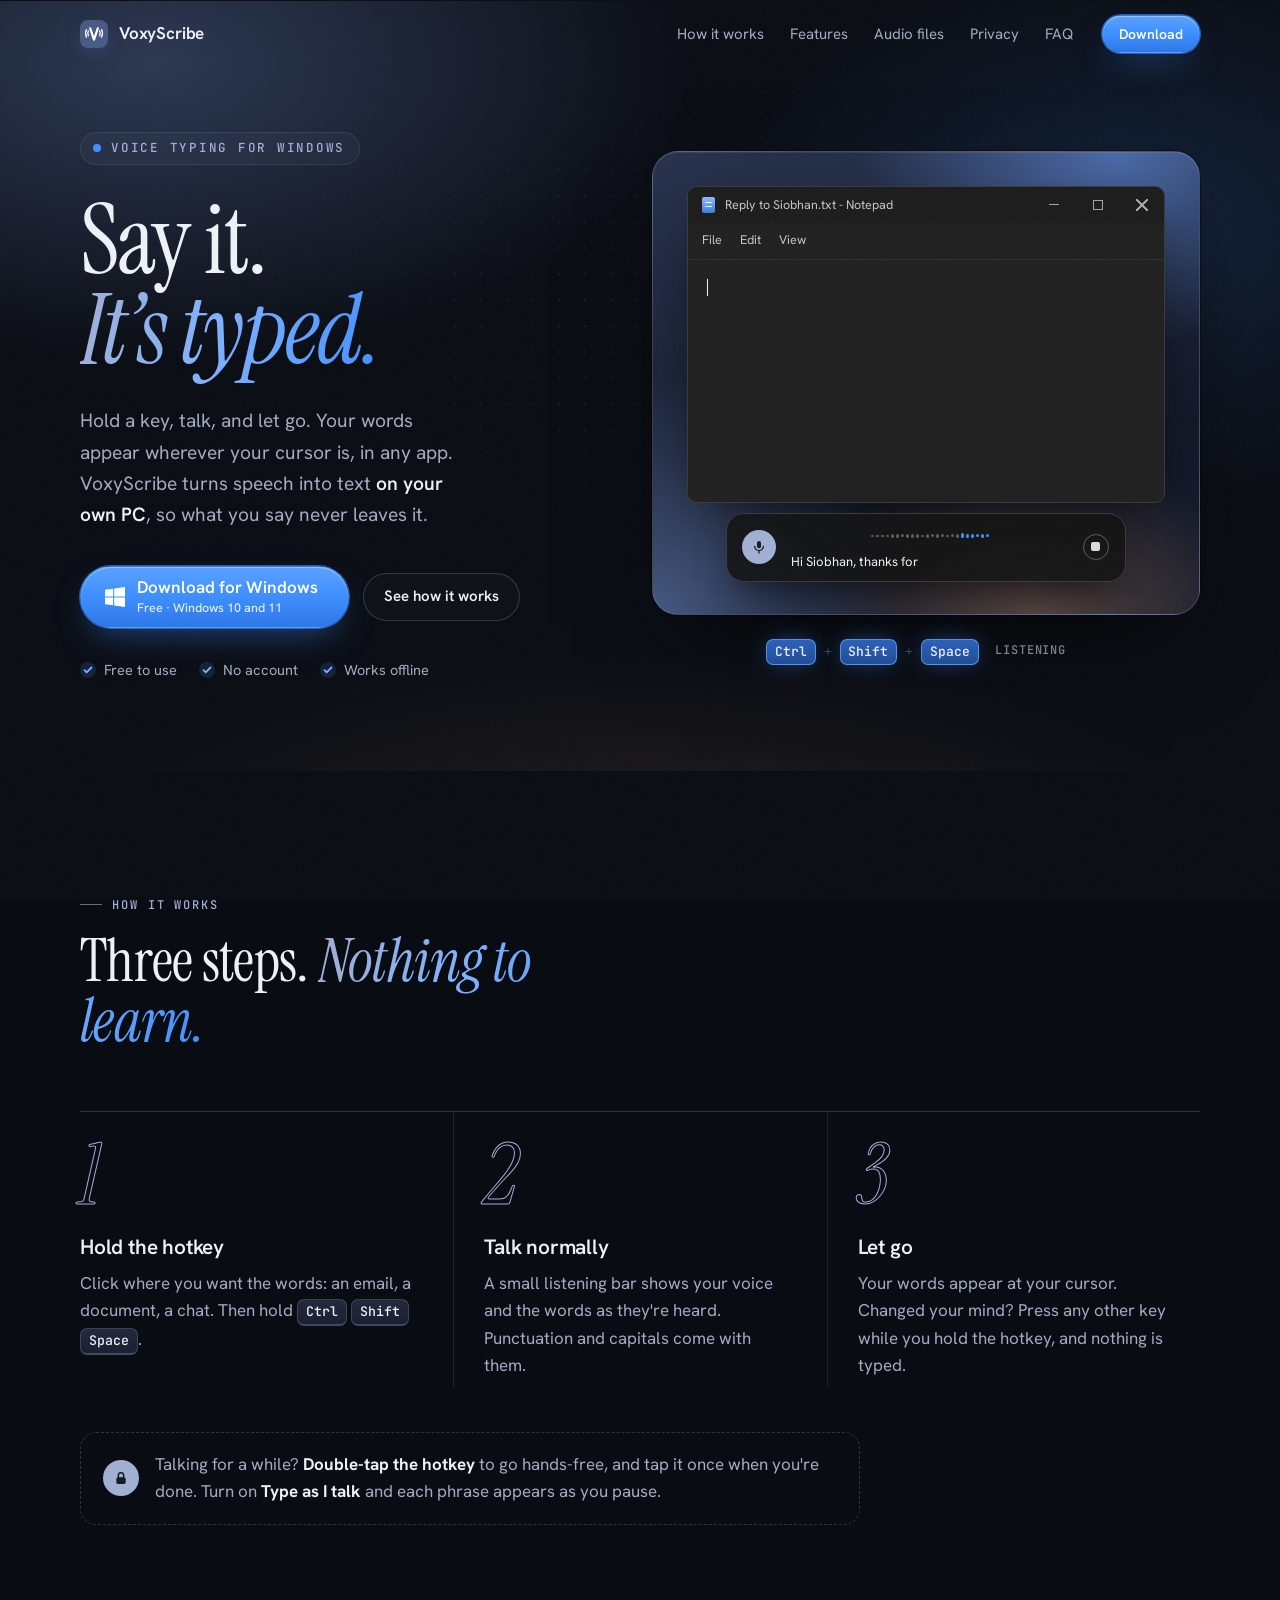
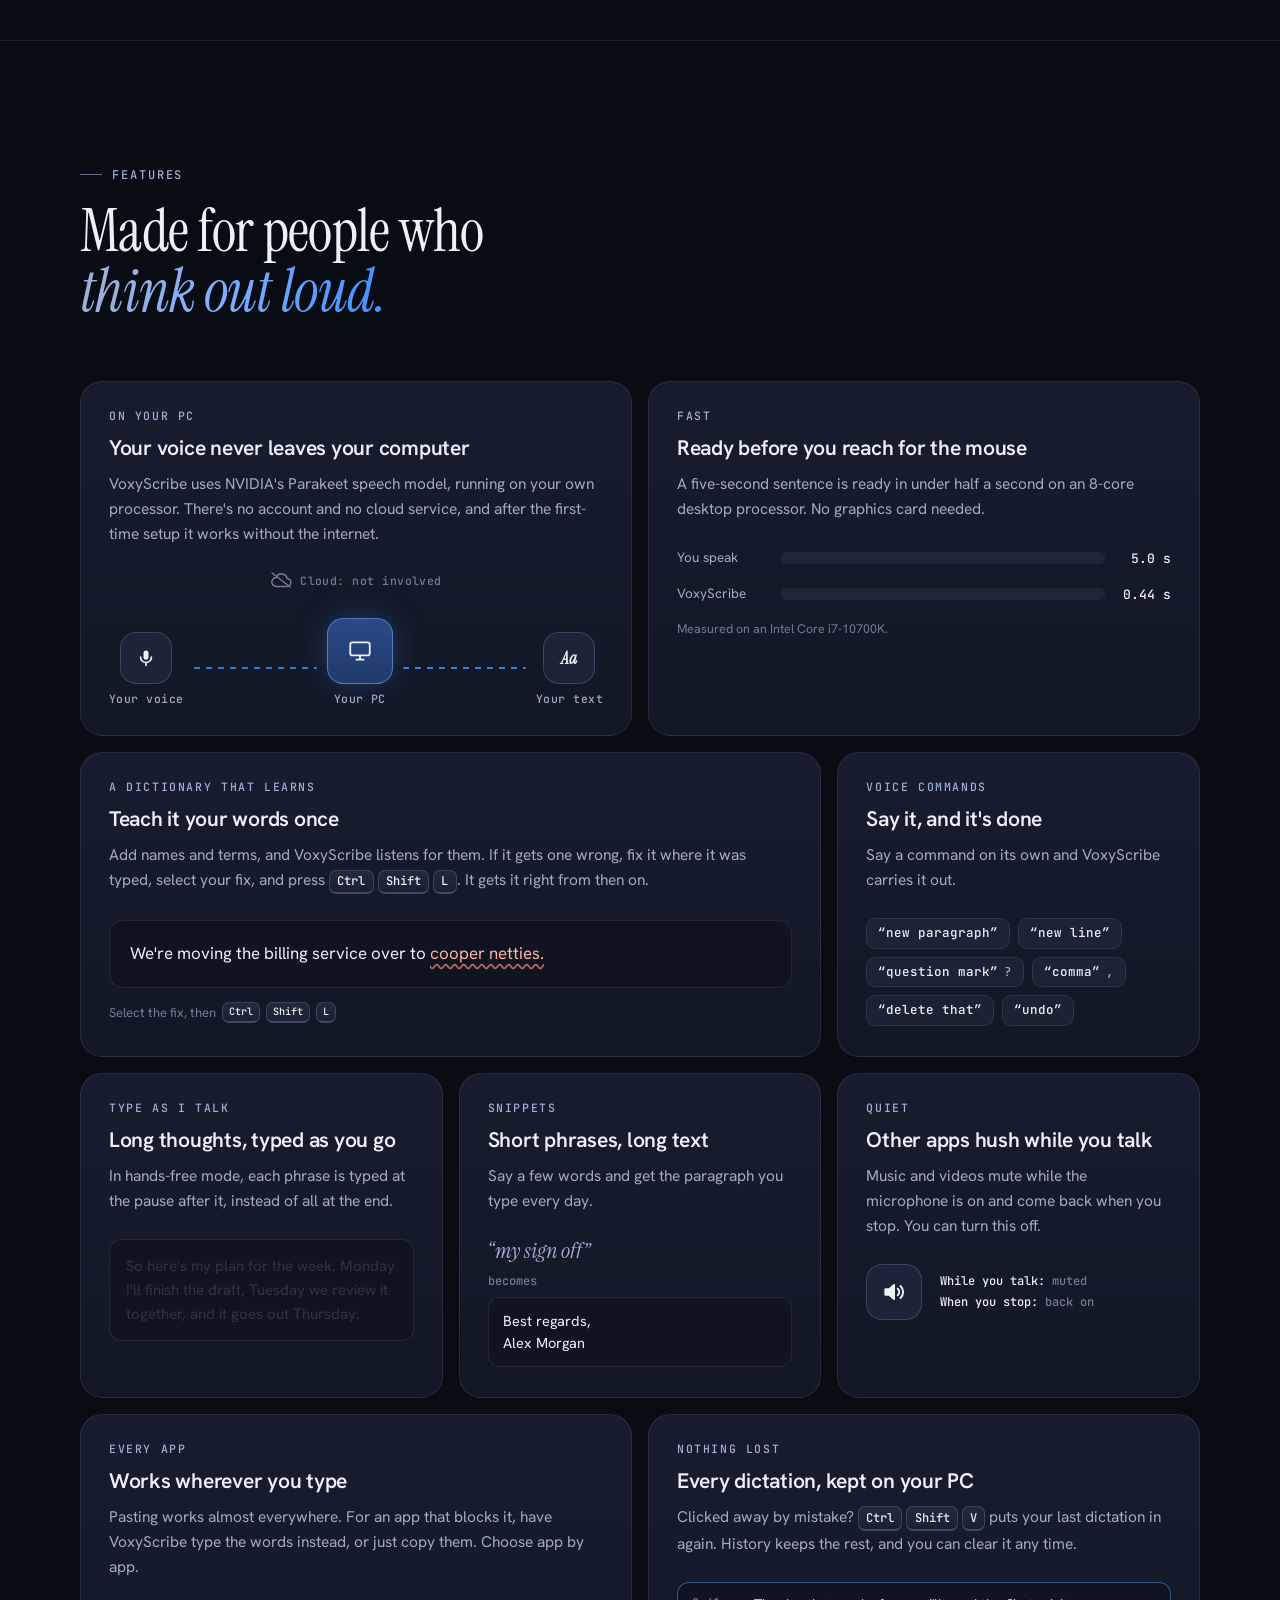
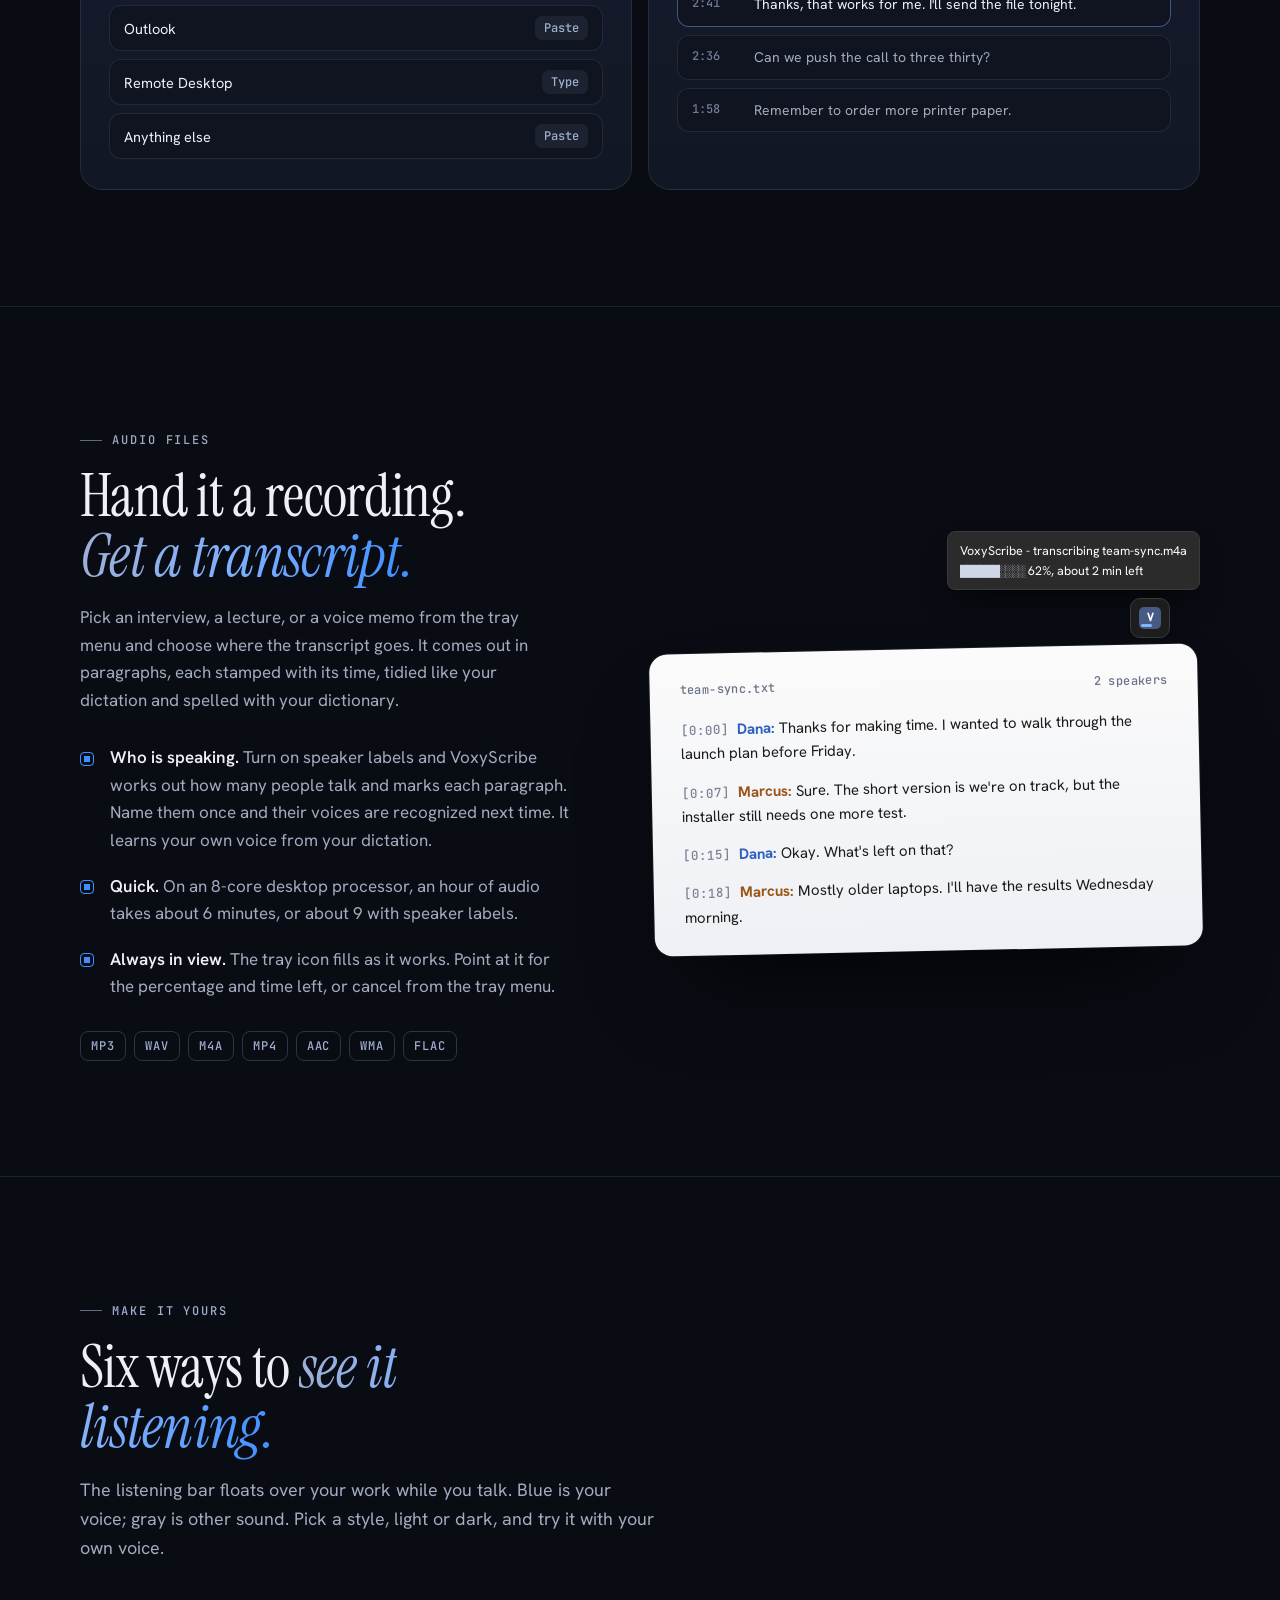
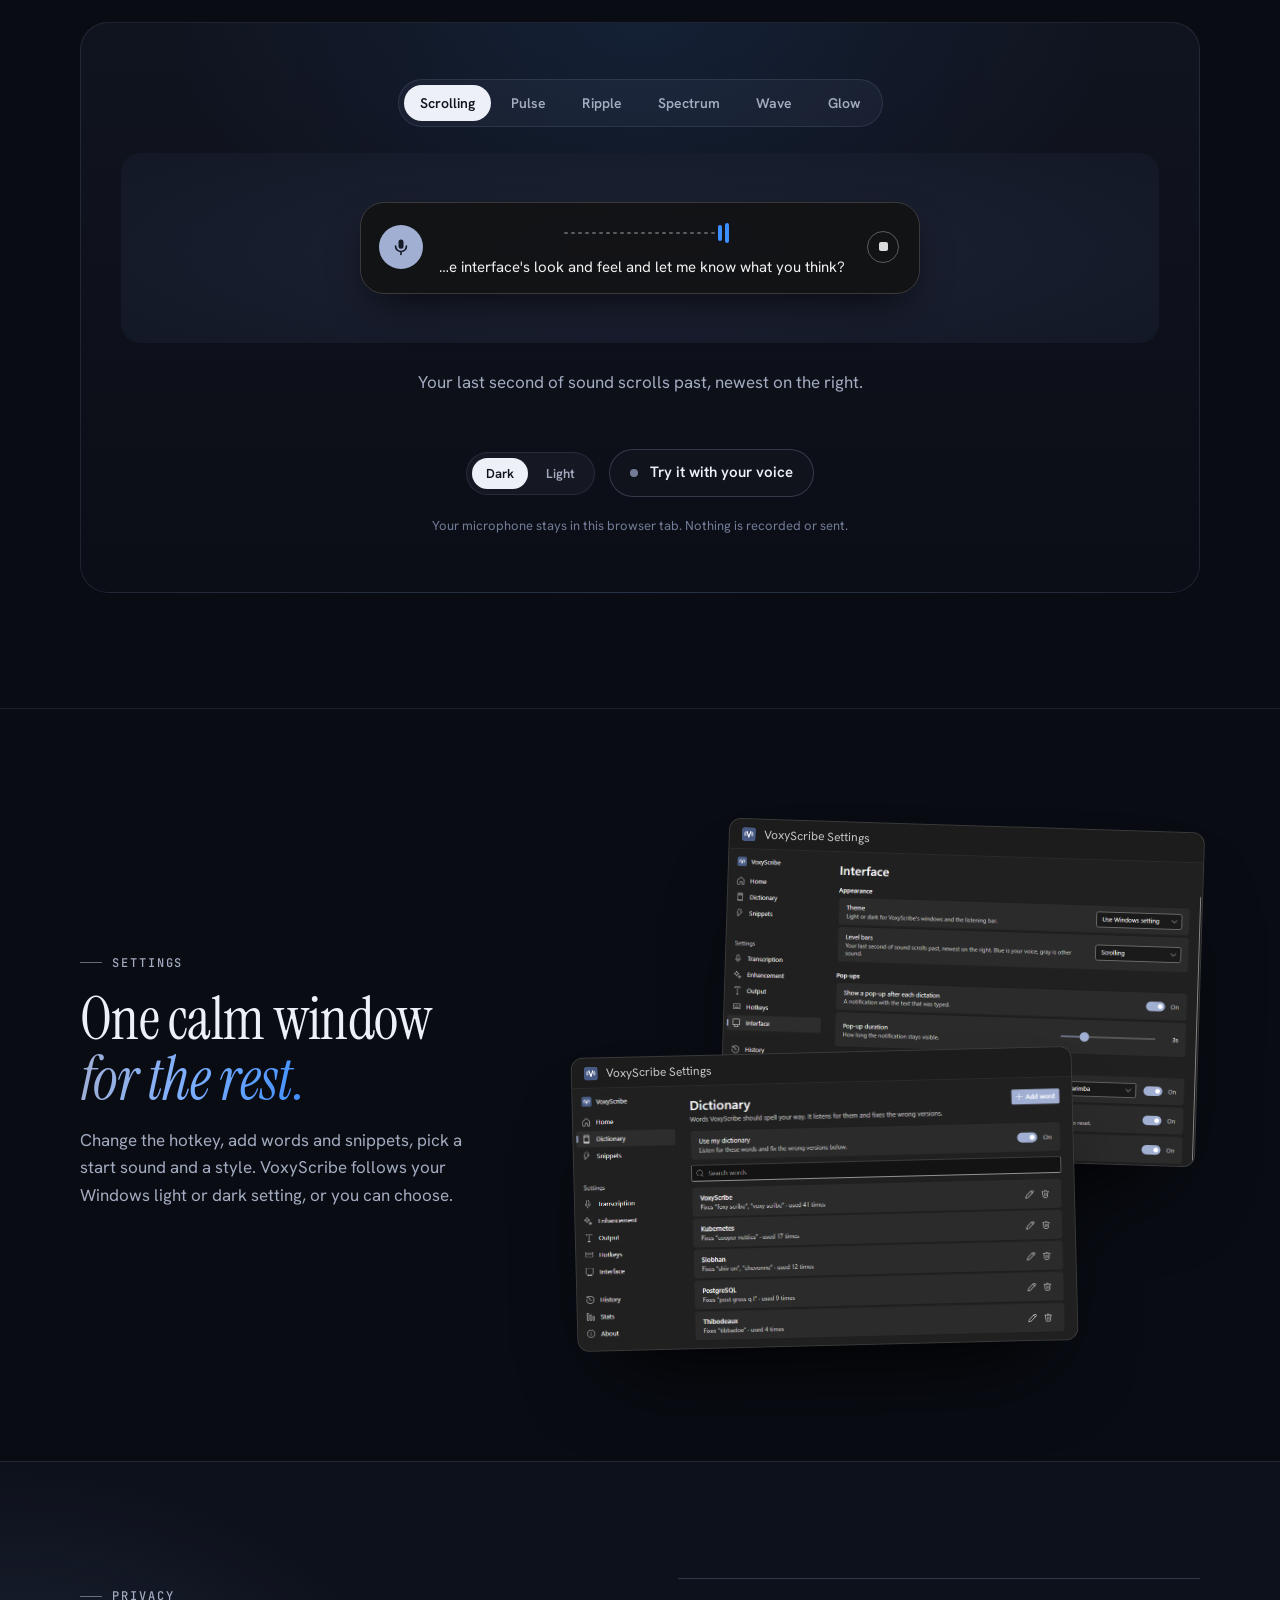
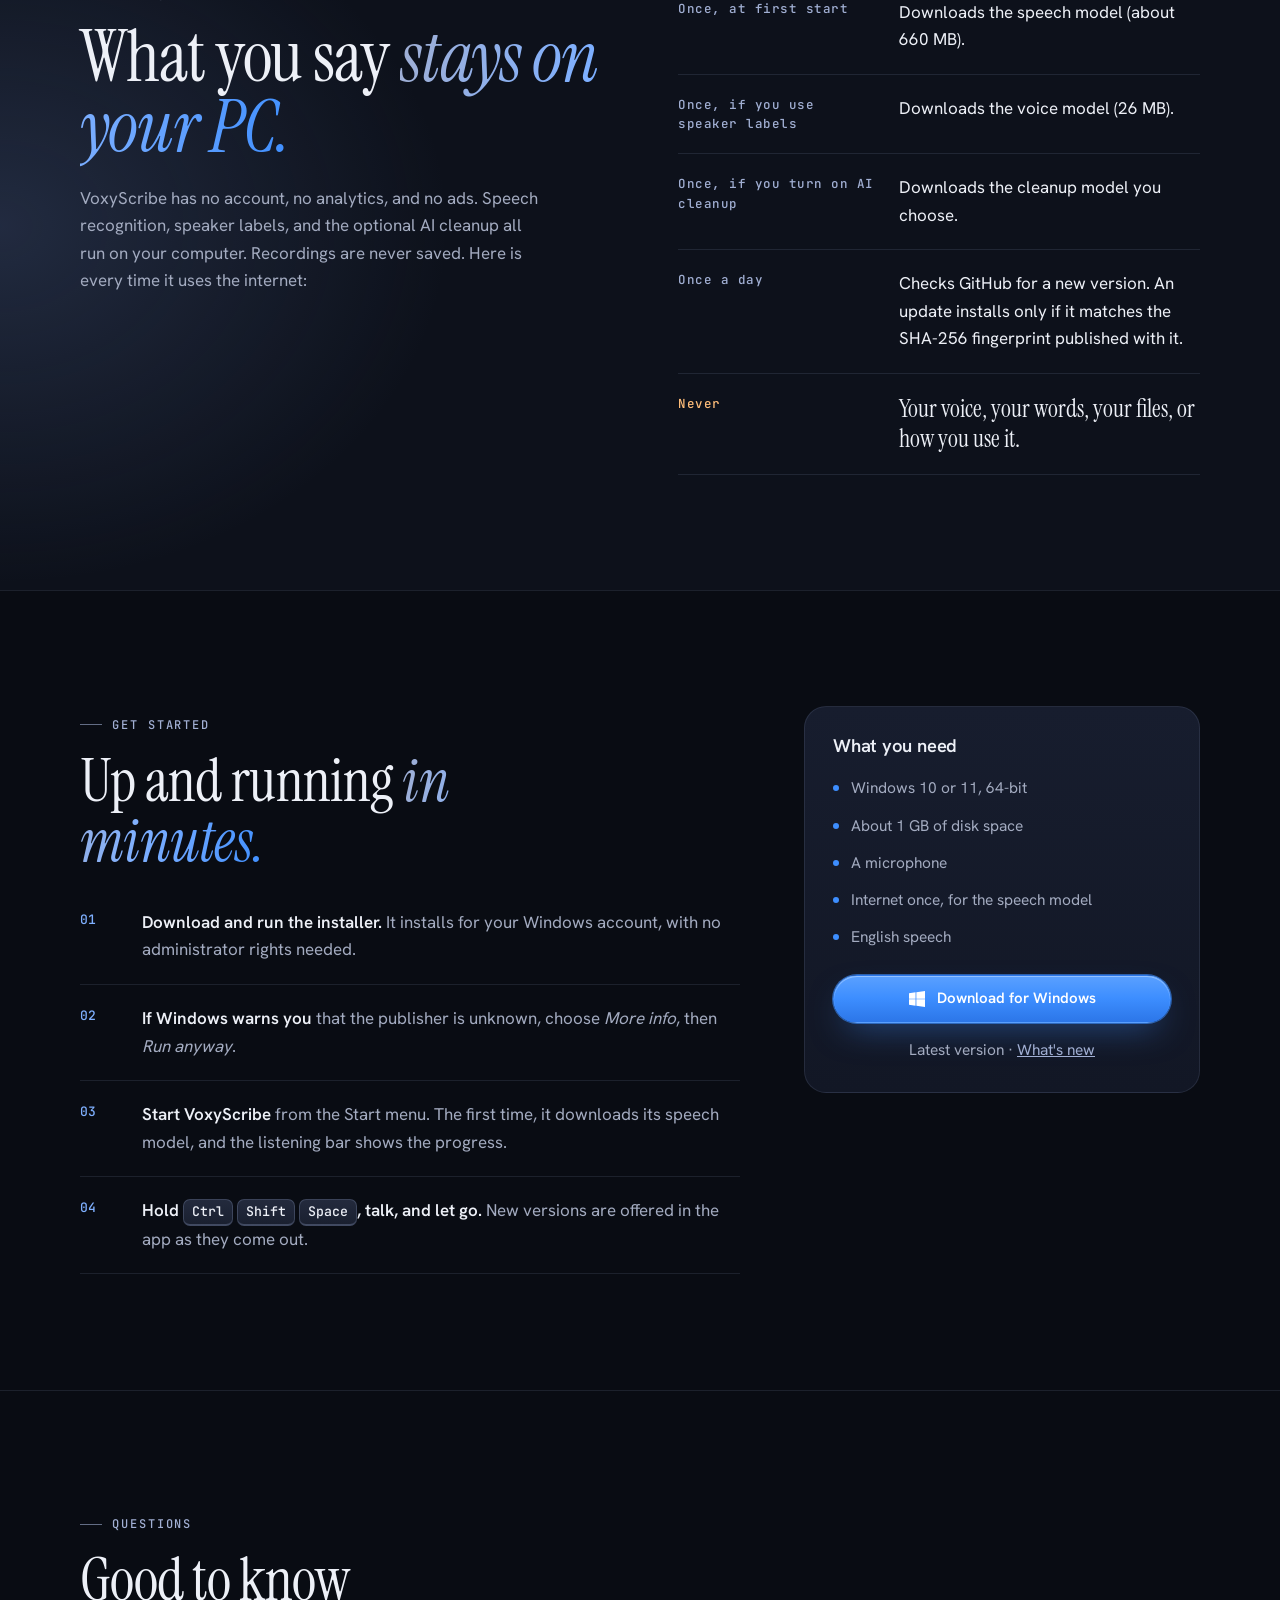
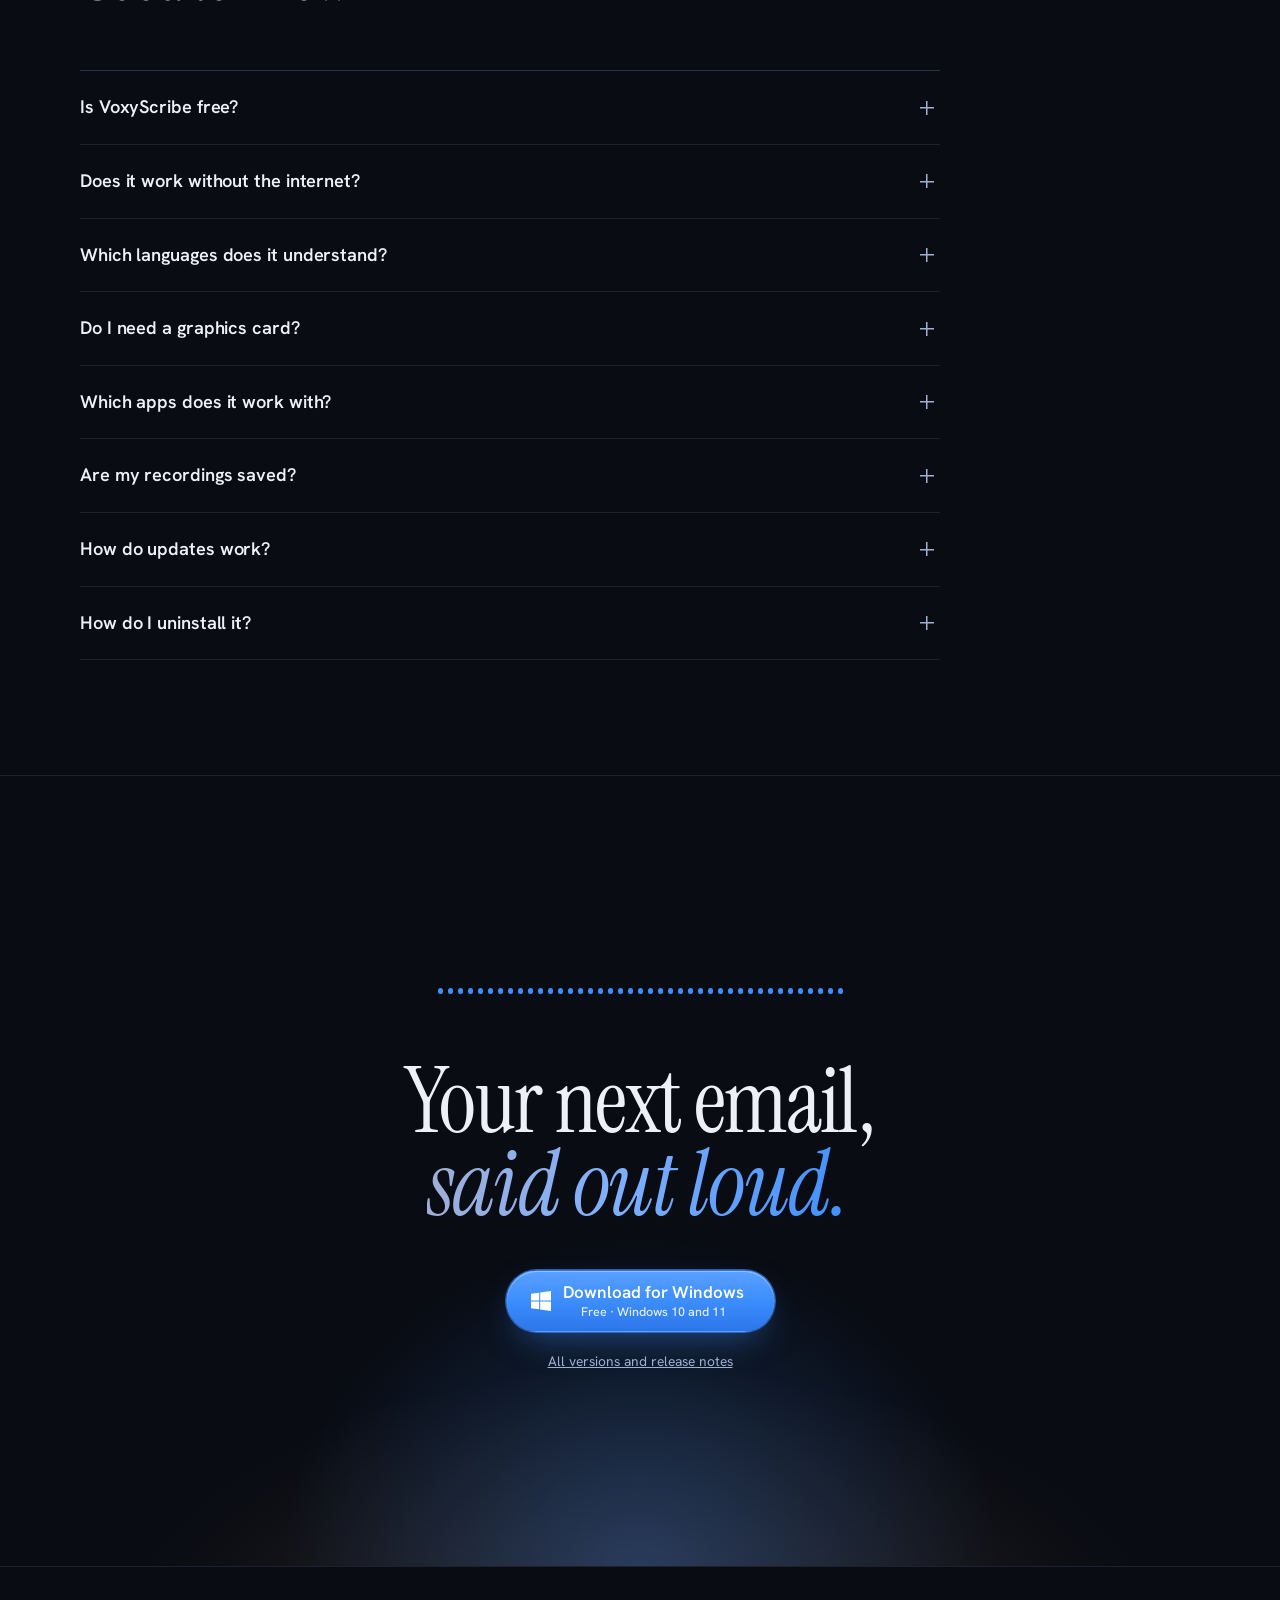
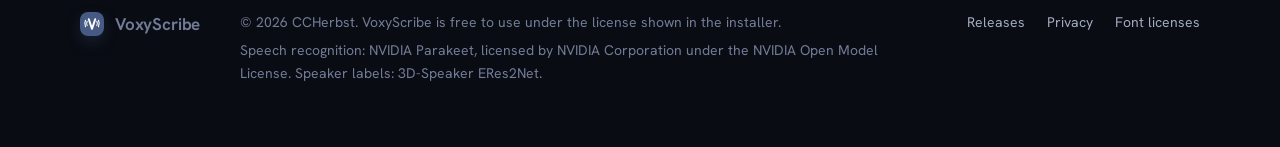
==== index.html @ d21f8e6a "Website: product page with a live dictation demo and the listening bar styles" ====
<!doctype html>
<html lang="en">
<head>
<meta charset="utf-8">
<meta name="viewport" content="width=device-width, initial-scale=1">
<title>VoxyScribe · Voice typing for Windows, on your PC</title>
<meta name="description" content="Hold a key, talk, and let go: your words appear wherever you're typing. VoxyScribe turns speech into text on your own PC, with no account and no cloud. Free for Windows 10 and 11.">
<meta name="theme-color" content="#090c13">
<link rel="icon" href="assets/img/icon.svg" type="image/svg+xml">
<link rel="apple-touch-icon" href="assets/img/apple-touch-icon.png">
<link rel="canonical" href="https://ccherbst.github.io/voxyscribe-releases/">
<meta property="og:type" content="website">
<meta property="og:site_name" content="VoxyScribe">
<meta property="og:title" content="VoxyScribe · Voice typing for Windows, on your PC">
<meta property="og:description" content="Hold a key, talk, and let go: your words appear wherever you're typing. Speech recognition runs on your own PC. Free for Windows 10 and 11.">
<meta property="og:url" content="https://ccherbst.github.io/voxyscribe-releases/">
<meta property="og:image" content="https://ccherbst.github.io/voxyscribe-releases/assets/img/og.png">
<meta property="og:image:width" content="1200">
<meta property="og:image:height" content="630">
<meta name="twitter:card" content="summary_large_image">
<link rel="preload" href="assets/fonts/instrument-serif.woff2" as="font" type="font/woff2" crossorigin>
<link rel="preload" href="assets/fonts/instrument-serif-italic.woff2" as="font" type="font/woff2" crossorigin>
<link rel="preload" href="assets/fonts/hanken-grotesk.woff2" as="font" type="font/woff2" crossorigin>
<link rel="stylesheet" href="assets/site.css">
<script>document.documentElement.classList.add("js")</script>
<script src="assets/site.js" defer></script>
</head>
<body>
<a class="skip" href="#main">Skip to content</a>

<header class="top" id="top">
  <div class="wrap top-in">
    <a class="brand" href="#main" aria-label="VoxyScribe, back to top">
      <img src="assets/img/icon.svg" alt="" width="28" height="28">
      <span>VoxyScribe</span>
    </a>
    <nav class="nav" aria-label="Sections">
      <a href="#how">How it works</a>
      <a href="#features">Features</a>
      <a href="#files">Audio files</a>
      <a href="#privacy">Privacy</a>
      <a href="#faq">FAQ</a>
    </nav>
    <a class="btn btn-primary btn-sm" href="https://github.com/CCHerbst/voxyscribe-releases/releases/latest" data-download>Download</a>
  </div>
</header>

<main id="main">

<!-- ============ Hero ============ -->
<section class="hero">
  <div class="wrap hero-in">
    <div class="hero-copy">
      <p class="eyebrow rise" style="--i:0"><span class="live-dot"></span>Voice typing for Windows</p>
      <h1 class="display rise" style="--i:1">Say it.<br><em>It’s typed.</em></h1>
      <p class="lede rise" style="--i:2">Hold a key, talk, and let go. Your words appear wherever your cursor is, in any app. VoxyScribe turns speech into text <strong>on your own PC</strong>, so what you say never leaves it.</p>
      <div class="cta rise" style="--i:3">
        <a class="btn btn-primary btn-lg" href="https://github.com/CCHerbst/voxyscribe-releases/releases/latest" data-download>
          <svg width="20" height="20" viewBox="0 0 20 20" aria-hidden="true"><path fill="currentColor" d="M0 2.8l8.2-1.1v7.9H0zm9.2-1.3L20 0v9.6H9.2zM0 10.4h8.2v7.9L0 17.2zm9.2 0H20V20l-10.8-1.5z"/></svg>
          <span>Download for Windows<small data-meta>Free · Windows 10 and 11</small></span>
        </a>
        <a class="btn btn-ghost" href="#how">See how it works</a>
      </div>
      <ul class="assurances rise" style="--i:4">
        <li>Free to use</li>
        <li>No account</li>
        <li>Works offline</li>
      </ul>
    </div>

    <div class="stage rise" style="--i:3">
      <p class="sr-only">An animation: someone holds Ctrl, Shift and Space, speaks, and their sentences appear in Notepad as they let go.</p>
      <div class="screen" aria-hidden="true">
        <div class="notes">
          <div class="notes-bar"><span class="doc-ico"></span><span class="t">Reply to Siobhan.txt - Notepad</span><span class="ctl"><i></i><i></i><i></i></span></div>
          <div class="notes-menu"><span>File</span><span>Edit</span><span>View</span></div>
          <div class="notes-body" id="doc"><span class="caret"></span></div>
        </div>
        <div class="pill" id="hero-pill" data-theme="dark" data-style="scrolling"></div>
      </div>
      <div class="hold" id="hold" aria-hidden="true">
        <kbd>Ctrl</kbd><span class="plus">+</span><kbd>Shift</kbd><span class="plus">+</span><kbd>Space</kbd>
        <span class="lbl" id="hold-lbl">Hold to talk</span>
      </div>
    </div>
  </div>
</section>

<!-- ============ How it works ============ -->
<section class="band" id="how">
  <div class="wrap">
    <div class="head" data-reveal>
      <p class="kicker">How it works</p>
      <h2 class="title">Three steps. <em>Nothing to learn.</em></h2>
    </div>
    <ol class="steps">
      <li data-reveal style="--d:0">
        <span class="num">1</span>
        <h3>Hold the hotkey</h3>
        <p>Click where you want the words: an email, a document, a chat. Then hold <kbd>Ctrl</kbd> <kbd>Shift</kbd> <kbd>Space</kbd>.</p>
      </li>
      <li data-reveal style="--d:1">
        <span class="num">2</span>
        <h3>Talk normally</h3>
        <p>A small listening bar shows your voice and the words as they're heard. Punctuation and capitals come with them.</p>
      </li>
      <li data-reveal style="--d:2">
        <span class="num">3</span>
        <h3>Let go</h3>
        <p>Your words appear at your cursor. Changed your mind? Press any other key while you hold the hotkey, and nothing is typed.</p>
      </li>
    </ol>
    <p class="aside" data-reveal>
      <span class="lock" aria-hidden="true"><svg width="16" height="16" viewBox="0 0 24 24" fill="none" stroke="currentColor" stroke-width="2.2" stroke-linecap="round"><rect x="5" y="11" width="14" height="10" rx="2.5" fill="currentColor" stroke="none"/><path d="M8 11V8a4 4 0 0 1 8 0v3"/></svg></span>
      <span>Talking for a while? <strong>Double-tap the hotkey</strong> to go hands-free, and tap it once when you're done. Turn on <strong>Type as I talk</strong> and each phrase appears as you pause.</span>
    </p>
  </div>
</section>

<!-- ============ Features ============ -->
<section class="band" id="features">
  <div class="wrap">
    <div class="head" data-reveal>
      <p class="kicker">Features</p>
      <h2 class="title">Made for people who <em>think out loud.</em></h2>
    </div>

    <div class="bento">
      <article class="card span-3" data-reveal style="--d:0">
        <p class="tag">On your PC</p>
        <h3>Your voice never leaves your computer</h3>
        <p>VoxyScribe uses NVIDIA's Parakeet speech model, running on your own processor. There's no account and no cloud service, and after the first-time setup it works without the internet.</p>
        <div class="viz flow" aria-hidden="true">
          <span class="cloud"><svg width="22" height="16" viewBox="0 0 22 16" fill="none" stroke="currentColor" stroke-width="1.5"><path d="M6 14.5h10.5a4 4 0 0 0 .4-8 5.5 5.5 0 0 0-10.6-1A4.3 4.3 0 0 0 6 14.5z"/><path d="M2 1l18 14" stroke-linecap="round"/></svg>Cloud: not involved</span>
          <span class="node"><b><svg width="20" height="20" viewBox="0 0 24 24" fill="none" stroke="currentColor" stroke-width="2" stroke-linecap="round"><rect x="9" y="3" width="6" height="11" rx="3" fill="currentColor" stroke="none"/><path d="M5.5 11a6.5 6.5 0 0 0 13 0M12 17.5V21"/></svg></b>Your voice</span>
          <span class="wire"></span>
          <span class="node pc"><b><svg width="26" height="26" viewBox="0 0 24 24" fill="none" stroke="currentColor" stroke-width="1.7" stroke-linejoin="round"><rect x="3" y="4" width="18" height="12" rx="2"/><path d="M8 20h8M12 16v4"/></svg></b>Your PC</span>
          <span class="wire"></span>
          <span class="node"><b style="font:600 17px/1 var(--serif);font-style:italic">Aa</b>Your text</span>
        </div>
      </article>

      <article class="card span-3" data-reveal style="--d:1">
        <p class="tag">Fast</p>
        <h3>Ready before you reach for the mouse</h3>
        <p>A five-second sentence is ready in under half a second on an 8-core desktop processor. No graphics card needed.</p>
        <div class="viz race" aria-hidden="true">
          <div class="row you"><span>You speak</span><span class="track"><span class="fill"></span></span><span class="num">5.0 s</span></div>
          <div class="row vs"><span>VoxyScribe</span><span class="track"><span class="fill"></span></span><span class="num">0.44 s</span></div>
        </div>
        <p class="fine">Measured on an Intel Core i7-10700K.</p>
      </article>

      <article class="card span-4" data-reveal style="--d:0">
        <p class="tag">A dictionary that learns</p>
        <h3>Teach it your words once</h3>
        <p>Add names and terms, and VoxyScribe listens for them. If it gets one wrong, fix it where it was typed, select your fix, and press <kbd>Ctrl</kbd> <kbd>Shift</kbd> <kbd>L</kbd>. It gets it right from then on.</p>
        <div class="viz" aria-hidden="true">
          <div class="fix">
            We're moving the billing service over to
            <span class="swap"><span class="bad">cooper netties.</span><span class="good">Kubernetes.</span></span>
            <span class="toast">Learned: cooper netties → Kubernetes <u>Undo</u></span>
          </div>
          <div class="fix-keys"><span>Select the fix, then</span> <kbd>Ctrl</kbd><kbd>Shift</kbd><kbd>L</kbd></div>
        </div>
      </article>

      <article class="card span-2" data-reveal style="--d:1">
        <p class="tag">Voice commands</p>
        <h3>Say it, and it's done</h3>
        <p>Say a command on its own and VoxyScribe carries it out.</p>
        <div class="viz chips" aria-label="Examples of voice commands">
          <span class="chip">“new paragraph”</span>
          <span class="chip">“new line”</span>
          <span class="chip">“question mark”<b>?</b></span>
          <span class="chip">“comma”<b>,</b></span>
          <span class="chip">“delete that”</span>
          <span class="chip">“undo”</span>
        </div>
      </article>

      <article class="card span-2" data-reveal style="--d:0">
        <p class="tag">Type as I talk</p>
        <h3>Long thoughts, typed as you go</h3>
        <p>In hands-free mode, each phrase is typed at the pause after it, instead of all at the end.</p>
        <div class="viz phrases" id="phrases" aria-hidden="true"><span>So here's my plan for the week.</span> <span>Monday I'll finish the draft,</span> <span>Tuesday we review it together,</span> <span>and it goes out Thursday.</span></div>
      </article>

      <article class="card span-2" data-reveal style="--d:1">
        <p class="tag">Snippets</p>
        <h3>Short phrases, long text</h3>
        <p>Say a few words and get the paragraph you type every day.</p>
        <div class="viz snip" aria-hidden="true">
          <span class="say">“my sign off”</span>
          <span class="arrow">becomes</span>
          <span class="out">Best regards,
Alex Morgan</span>
        </div>
      </article>

      <article class="card span-2" data-reveal style="--d:2">
        <p class="tag">Quiet</p>
        <h3>Other apps hush while you talk</h3>
        <p>Music and videos mute while the microphone is on and come back when you stop. You can turn this off.</p>
        <div class="viz quiet" aria-hidden="true">
          <span class="spk"><svg width="26" height="26" viewBox="0 0 24 24" fill="none" stroke="currentColor" stroke-width="1.8" stroke-linecap="round" stroke-linejoin="round"><path d="M4 9.5h3.5L12 5.5v13l-4.5-4H4z" fill="currentColor"/><g class="waves"><path d="M15.5 9a4 4 0 0 1 0 6"/><path d="M18 6.5a7.5 7.5 0 0 1 0 11"/></g><path class="slash" d="M15 8.5l6 7"/></svg></span>
          <span class="lbls"><b>While you talk:</b> muted<br><b>When you stop:</b> back on</span>
        </div>
      </article>

      <article class="card span-3 c-wide" data-reveal style="--d:0">
        <p class="tag">Every app</p>
        <h3>Works wherever you type</h3>
        <p>Pasting works almost everywhere. For an app that blocks it, have VoxyScribe type the words instead, or just copy them. Choose app by app.</p>
        <div class="viz apps" aria-hidden="true">
          <div>Outlook <span>Paste</span></div>
          <div>Remote Desktop <span>Type</span></div>
          <div>Anything else <span>Paste</span></div>
        </div>
      </article>

      <article class="card span-3 c-wide" data-reveal style="--d:1">
        <p class="tag">Nothing lost</p>
        <h3>Every dictation, kept on your PC</h3>
        <p>Clicked away by mistake? <kbd>Ctrl</kbd> <kbd>Shift</kbd> <kbd>V</kbd> puts your last dictation in again. History keeps the rest, and you can clear it any time.</p>
        <div class="viz hist" aria-hidden="true">
          <div><time>2:41</time><span>Thanks, that works for me. I'll send the file tonight.</span></div>
          <div><time>2:36</time><span>Can we push the call to three thirty?</span></div>
          <div><time>1:58</time><span>Remember to order more printer paper.</span></div>
        </div>
      </article>
    </div>
  </div>
</section>

<!-- ============ Audio files ============ -->
<section class="band" id="files">
  <div class="wrap files-in">
    <div class="files-copy" data-reveal>
      <p class="kicker">Audio files</p>
      <h2 class="title">Hand it a recording. <em>Get a transcript.</em></h2>
      <p>Pick an interview, a lecture, or a voice memo from the tray menu and choose where the transcript goes. It comes out in paragraphs, each stamped with its time, tidied like your dictation and spelled with your dictionary.</p>
      <ul class="ticks">
        <li><strong>Who is speaking.</strong> Turn on speaker labels and VoxyScribe works out how many people talk and marks each paragraph. Name them once and their voices are recognized next time. It learns your own voice from your dictation.</li>
        <li><strong>Quick.</strong> On an 8-core desktop processor, an hour of audio takes about 6 minutes, or about 9 with speaker labels.</li>
        <li><strong>Always in view.</strong> The tray icon fills as it works. Point at it for the percentage and time left, or cancel from the tray menu.</li>
      </ul>
      <p class="formats" aria-label="Supported formats"><span>MP3</span><span>WAV</span><span>M4A</span><span>MP4</span><span>AAC</span><span>WMA</span><span>FLAC</span></p>
    </div>

    <div class="files-visual" data-reveal style="--d:1" aria-label="Example transcript with times and speaker names">
      <div class="tray" aria-hidden="true">
        <div class="tip">VoxyScribe - transcribing team-sync.m4a<br><span class="bar" id="tipbar">██████░░░░</span> <span id="tippct">62%</span>, about 2 min left</div>
        <span class="trayicon"><i id="trayfill"><svg viewBox="0 0 64 64" fill="none" stroke="#fff" stroke-linecap="round" stroke-linejoin="round"><path d="M20 16 L32 52 L44 16" stroke-width="8"/></svg></i></span>
      </div>
      <div class="paper">
        <div class="fname"><span>team-sync.txt</span><span>2 speakers</span></div>
        <p><span class="ts">[0:00]</span> <span class="who a">Dana:</span> Thanks for making time. I wanted to walk through the launch plan before Friday.</p>
        <p><span class="ts">[0:07]</span> <span class="who b">Marcus:</span> Sure. The short version is we're on track, but the installer still needs one more test.</p>
        <p><span class="ts">[0:15]</span> <span class="who a">Dana:</span> Okay. What's left on that?</p>
        <p><span class="ts">[0:18]</span> <span class="who b">Marcus:</span> Mostly older laptops. I'll have the results Wednesday morning.</p>
      </div>
    </div>
  </div>
</section>

<!-- ============ Listening bar styles ============ -->
<section class="band" id="styles">
  <div class="wrap">
    <div class="head" data-reveal>
      <p class="kicker">Make it yours</p>
      <h2 class="title">Six ways to <em>see it listening.</em></h2>
      <p class="sub">The listening bar floats over your work while you talk. Blue is your voice; gray is other sound. Pick a style, light or dark, and try it with your own voice.</p>
    </div>
    <div class="play" data-reveal>
      <div class="seg" role="radiogroup" aria-label="Listening bar style" id="style-seg">
        <button type="button" role="radio" aria-checked="true" data-style="scrolling">Scrolling</button>
        <button type="button" role="radio" aria-checked="false" data-style="pulse">Pulse</button>
        <button type="button" role="radio" aria-checked="false" data-style="ripple">Ripple</button>
        <button type="button" role="radio" aria-checked="false" data-style="spectrum">Spectrum</button>
        <button type="button" role="radio" aria-checked="false" data-style="wave">Wave</button>
        <button type="button" role="radio" aria-checked="false" data-style="glow">Glow</button>
      </div>
      <div class="play-stage" id="play-stage" data-bg="dark">
        <div class="pill" id="play-pill" data-theme="dark" data-style="scrolling"></div>
      </div>
      <p class="play-hint" id="play-hint" aria-live="polite">Your last second of sound scrolls past, newest on the right.</p>
      <div class="play-ctrls">
        <div class="seg seg-sm" role="radiogroup" aria-label="Listening bar theme" id="theme-seg">
          <button type="button" role="radio" aria-checked="true" data-theme="dark">Dark</button>
          <button type="button" role="radio" aria-checked="false" data-theme="light">Light</button>
        </div>
        <button type="button" class="btn btn-ghost mic-btn" id="mic-btn" aria-pressed="false"><span class="dot"></span><span id="mic-lbl">Try it with your voice</span></button>
      </div>
      <p class="micnote" id="mic-note">Your microphone stays in this browser tab. Nothing is recorded or sent.</p>
    </div>
  </div>
</section>

<!-- ============ Settings ============ -->
<section class="band">
  <div class="wrap shots-in">
    <div data-reveal>
      <p class="kicker">Settings</p>
      <h2 class="title">One calm window <em>for the rest.</em></h2>
      <p>Change the hotkey, add words and snippets, pick a start sound and a style. VoxyScribe follows your Windows light or dark setting, or you can choose.</p>
    </div>
    <div class="stack" data-reveal style="--d:1">
      <figure class="shot shot-back">
        <figcaption><img src="assets/img/icon.svg" alt="">VoxyScribe Settings</figcaption>
        <img src="assets/img/settings-interface.png" width="1000" height="640" loading="lazy" alt="The Interface settings page: theme, level bar style, pop-ups, sound cues, and live preview.">
      </figure>
      <figure class="shot shot-front">
        <figcaption><img src="assets/img/icon.svg" alt="">VoxyScribe Settings</figcaption>
        <img src="assets/img/settings-dictionary.png" width="1000" height="525" loading="lazy" alt="The Dictionary page listing words such as Kubernetes and Siobhan, each with the wrong versions it fixes.">
      </figure>
    </div>
  </div>
</section>

<!-- ============ Privacy ============ -->
<section class="band privacy" id="privacy">
  <div class="wrap privacy-in">
    <div data-reveal>
      <p class="kicker">Privacy</p>
      <h2 class="display-md">What you say <em>stays on your PC.</em></h2>
      <p>VoxyScribe has no account, no analytics, and no ads. Speech recognition, speaker labels, and the optional AI cleanup all run on your computer. Recordings are never saved. Here is every time it uses the internet:</p>
    </div>
    <dl class="ledger" data-reveal style="--d:1">
      <div><dt>Once, at first start</dt><dd>Downloads the speech model (about 660 MB).</dd></div>
      <div><dt>Once, if you use speaker labels</dt><dd>Downloads the voice model (26 MB).</dd></div>
      <div><dt>Once, if you turn on AI cleanup</dt><dd>Downloads the cleanup model you choose.</dd></div>
      <div><dt>Once a day</dt><dd>Checks GitHub for a new version. An update installs only if it matches the SHA-256 fingerprint published with it.</dd></div>
      <div class="never"><dt>Never</dt><dd>Your voice, your words, your files, or how you use it.</dd></div>
    </dl>
  </div>
</section>

<!-- ============ Install ============ -->
<section class="band" id="download">
  <div class="wrap install-in">
    <div data-reveal>
      <p class="kicker">Get started</p>
      <h2 class="title">Up and running <em>in minutes.</em></h2>
      <ol class="install-steps">
        <li><span><strong>Download and run the installer.</strong> It installs for your Windows account, with no administrator rights needed.</span></li>
        <li><span><strong>If Windows warns you</strong> that the publisher is unknown, choose <em>More info</em>, then <em>Run anyway</em>.</span></li>
        <li><span><strong>Start VoxyScribe</strong> from the Start menu. The first time, it downloads its speech model, and the listening bar shows the progress.</span></li>
        <li><span><strong>Hold <kbd>Ctrl</kbd> <kbd>Shift</kbd> <kbd>Space</kbd>, talk, and let go.</strong> New versions are offered in the app as they come out.</span></li>
      </ol>
    </div>
    <aside class="card req" data-reveal style="--d:1">
      <h3>What you need</h3>
      <ul>
        <li>Windows 10 or 11, 64-bit</li>
        <li>About 1 GB of disk space</li>
        <li>A microphone</li>
        <li>Internet once, for the speech model</li>
        <li>English speech</li>
      </ul>
      <a class="btn btn-primary" href="https://github.com/CCHerbst/voxyscribe-releases/releases/latest" data-download>
        <svg width="16" height="16" viewBox="0 0 20 20" aria-hidden="true"><path fill="currentColor" d="M0 2.8l8.2-1.1v7.9H0zm9.2-1.3L20 0v9.6H9.2zM0 10.4h8.2v7.9L0 17.2zm9.2 0H20V20l-10.8-1.5z"/></svg>
        Download for Windows
      </a>
      <p class="small"><span data-version>Latest version</span> · <a href="https://github.com/CCHerbst/voxyscribe-releases/releases/latest" data-notes>What's new</a></p>
    </aside>
  </div>
</section>

<!-- ============ FAQ ============ -->
<section class="band" id="faq">
  <div class="wrap">
    <div class="head" data-reveal>
      <p class="kicker">Questions</p>
      <h2 class="title">Good to know</h2>
    </div>
    <div class="faq" data-reveal>
      <details>
        <summary>Is VoxyScribe free?</summary>
        <p>Yes. Download it and use it under the license the installer shows. There's no account to create and nothing to sign up for.</p>
      </details>
      <details>
        <summary>Does it work without the internet?</summary>
        <p>Yes, once the speech model has downloaded at first start. Dictation and audio files work offline; speaker labels need a 26 MB download the first time you use them.</p>
      </details>
      <details>
        <summary>Which languages does it understand?</summary>
        <p>English. The speech model is built for English. Add unusual names and terms to the dictionary and it listens for them.</p>
      </details>
      <details>
        <summary>Do I need a graphics card?</summary>
        <p>No. Speech recognition runs on your processor. A graphics card is used only for the optional AI cleanup, if you have one.</p>
      </details>
      <details>
        <summary>Which apps does it work with?</summary>
        <p>Anything with a place to type: Word, Outlook, Gmail and other websites, Slack, Teams, Notepad, and more. VoxyScribe pastes your words by default. If an app blocks pasting, set it to type them instead in the Output settings.</p>
      </details>
      <details>
        <summary>Are my recordings saved?</summary>
        <p>No. Your voice is held in memory only while it's turned into text. History keeps the text on your PC, and you can clear it. Voices you name for speaker labels are stored on your PC as voice fingerprints, and you can forget them.</p>
      </details>
      <details>
        <summary>How do updates work?</summary>
        <p>Once a day VoxyScribe checks GitHub for a new version. When there is one, it asks you first, then installs it only if the download matches the SHA-256 fingerprint published with the release.</p>
      </details>
      <details>
        <summary>How do I uninstall it?</summary>
        <p>Like any other app: open Windows Settings, go to Apps, find VoxyScribe, and choose Uninstall.</p>
      </details>
    </div>
  </div>
</section>

<!-- ============ Final call ============ -->
<section class="final">
  <div class="wrap">
    <div class="final-bars" id="final-bars" aria-hidden="true"></div>
    <h2 class="display" data-reveal>Your next email,<br><em>said out loud.</em></h2>
    <div data-reveal style="--d:1">
      <a class="btn btn-primary btn-lg" href="https://github.com/CCHerbst/voxyscribe-releases/releases/latest" data-download>
        <svg width="20" height="20" viewBox="0 0 20 20" aria-hidden="true"><path fill="currentColor" d="M0 2.8l8.2-1.1v7.9H0zm9.2-1.3L20 0v9.6H9.2zM0 10.4h8.2v7.9L0 17.2zm9.2 0H20V20l-10.8-1.5z"/></svg>
        <span>Download for Windows<small data-meta>Free · Windows 10 and 11</small></span>
      </a>
      <p class="small"><a href="https://github.com/CCHerbst/voxyscribe-releases/releases">All versions and release notes</a></p>
    </div>
  </div>
</section>

</main>

<footer class="foot">
  <div class="wrap foot-in">
    <a class="brand" href="#main"><img src="assets/img/icon.svg" alt="" width="24" height="24"><span>VoxyScribe</span></a>
    <div>
      <p>© 2026 CCHerbst. VoxyScribe is free to use under the license shown in the installer.</p>
      <p>Speech recognition: NVIDIA Parakeet, licensed by NVIDIA Corporation under the NVIDIA Open Model License. Speaker labels: 3D-Speaker ERes2Net.</p>
    </div>
    <nav aria-label="Footer">
      <a href="https://github.com/CCHerbst/voxyscribe-releases/releases">Releases</a>
      <a href="#privacy">Privacy</a>
      <a href="assets/fonts/OFL.txt">Font licenses</a>
    </nav>
  </div>
</footer>
</body>
</html>
---- assets/site.css ----
/* VoxyScribe product page. Dusk palette from the app: dusk blue #475A84 / #A1AFD3, listening blue #3D8EFF. */

@font-face { font-family: "Instrument Serif"; src: url(fonts/instrument-serif.woff2) format("woff2"); font-weight: 400; font-style: normal; font-display: swap; }
@font-face { font-family: "Instrument Serif"; src: url(fonts/instrument-serif-italic.woff2) format("woff2"); font-weight: 400; font-style: italic; font-display: swap; }
@font-face { font-family: "Hanken Grotesk"; src: url(fonts/hanken-grotesk.woff2) format("woff2"); font-weight: 400 700; font-style: normal; font-display: swap; }
@font-face { font-family: "JetBrains Mono"; src: url(fonts/jetbrains-mono.woff2) format("woff2"); font-weight: 500; font-style: normal; font-display: swap; }

:root {
  --ink: #090c13;
  --ink-2: #0d111b;
  --panel: #121725;
  --panel-2: #171d2e;
  --line: rgba(161, 175, 211, 0.13);
  --line-strong: rgba(161, 175, 211, 0.24);
  --dusk: #475a84;
  --mist: #a1afd3;
  --signal: #3d8eff;
  --signal-soft: rgba(61, 142, 255, 0.16);
  --signal-glow: rgba(61, 142, 255, 0.5);
  --paper: #edf0f7;
  --muted: #a3abc0;
  --faint: #737c97;
  --ember: #ffbe7a;
  --serif: "Instrument Serif", "Iowan Old Style", Georgia, serif;
  --sans: "Hanken Grotesk", "Segoe UI Variable Text", "Segoe UI", system-ui, sans-serif;
  --mono: "JetBrains Mono", "Cascadia Mono", Consolas, monospace;
  --win: "Segoe UI Variable Text", "Segoe UI", "Hanken Grotesk", system-ui, sans-serif;
  --radius: 22px;
  --gutter: clamp(16px, 4vw, 40px);
  --ease: cubic-bezier(0.22, 1, 0.36, 1);
  color-scheme: dark;
}

*, *::before, *::after { box-sizing: border-box; }
html { scroll-behavior: smooth; -webkit-text-size-adjust: 100%; }
body {
  margin: 0;
  background: var(--ink);
  color: var(--paper);
  font: 400 17px/1.62 var(--sans);
  -webkit-font-smoothing: antialiased;
  text-rendering: optimizeLegibility;
  overflow-x: hidden;
}
/* Film grain over everything, so the dark has texture rather than flat black. */
body::after {
  content: "";
  position: fixed; inset: 0;
  pointer-events: none; z-index: 100;
  background-image: url("data:image/svg+xml;utf8,<svg xmlns='http://www.w3.org/2000/svg' width='220' height='220'><filter id='n'><feTurbulence type='fractalNoise' baseFrequency='0.85' numOctaves='3' stitchTiles='stitch'/><feColorMatrix values='0 0 0 0 1  0 0 0 0 1  0 0 0 0 1  0 0 0 0.55 0'/></filter><rect width='100%' height='100%' filter='url(%23n)'/></svg>");
  opacity: 0.05;
}
img { max-width: 100%; height: auto; display: block; }
a { color: inherit; }
::selection { background: rgba(61, 142, 255, 0.35); color: #fff; }
:focus-visible { outline: 2px solid var(--signal); outline-offset: 3px; border-radius: 6px; }

.wrap { width: 100%; max-width: 1200px; margin: 0 auto; padding: 0 var(--gutter); }
.sr-only { position: absolute; width: 1px; height: 1px; padding: 0; margin: -1px; overflow: hidden; clip: rect(0 0 0 0); white-space: nowrap; border: 0; }
.skip { position: absolute; left: 12px; top: -60px; z-index: 200; background: var(--signal); color: #fff; padding: 10px 16px; border-radius: 10px; text-decoration: none; font-weight: 600; }
.skip:focus { top: 12px; }

/* ---------- Type ---------- */
.display {
  font-family: var(--serif); font-weight: 400;
  font-size: clamp(3.3rem, 7.6vw, 6.9rem);
  line-height: 0.93; letter-spacing: -0.018em;
  margin: 0;
}
.display em, .title em, .display-md em {
  font-style: italic;
  background: linear-gradient(100deg, var(--mist) 0%, #7fb0ff 45%, var(--signal) 100%);
  -webkit-background-clip: text; background-clip: text; color: transparent;
  padding-right: 0.06em;
}
.title {
  font-family: var(--serif); font-weight: 400;
  font-size: clamp(2.3rem, 4.6vw, 3.9rem);
  line-height: 1.02; letter-spacing: -0.012em;
  margin: 0 0 18px;
  max-width: 17ch;
}
.display-md {
  font-family: var(--serif); font-weight: 400;
  font-size: clamp(2.6rem, 5.6vw, 4.8rem);
  line-height: 0.98; letter-spacing: -0.015em; margin: 0 0 22px;
}
.kicker {
  font: 500 12px/1 var(--mono);
  letter-spacing: 0.16em; text-transform: uppercase;
  color: var(--mist);
  margin: 0 0 20px;
  display: inline-flex; align-items: center; gap: 10px;
}
.kicker::before { content: ""; width: 22px; height: 1px; background: currentColor; opacity: 0.6; }
.sub { color: var(--muted); font-size: 1.12rem; max-width: 58ch; margin: 0; }
.small { font-size: 0.86rem; color: var(--faint); }
kbd {
  font: 500 0.78em/1 var(--mono);
  display: inline-block;
  padding: 0.38em 0.6em 0.42em;
  border-radius: 7px;
  background: linear-gradient(180deg, #232a3d, #1a2030);
  border: 1px solid var(--line-strong);
  border-bottom-width: 2px;
  color: var(--paper);
  white-space: nowrap;
}

/* ---------- Buttons ---------- */
.btn {
  --h: 48px;
  display: inline-flex; align-items: center; gap: 12px;
  min-height: var(--h); padding: 0 20px;
  border-radius: 999px;
  font: 600 15px/1.15 var(--sans);
  text-decoration: none; cursor: pointer;
  border: 1px solid transparent;
  transition: transform 0.25s var(--ease), box-shadow 0.25s var(--ease), background-color 0.2s, border-color 0.2s;
  -webkit-tap-highlight-color: transparent;
}
.btn-primary {
  color: #fff;
  background: linear-gradient(180deg, #5aa0ff 0%, #3d8eff 48%, #2c76e8 100%);
  box-shadow: 0 1px 0 rgba(255, 255, 255, 0.35) inset, 0 14px 34px -12px var(--signal-glow), 0 0 0 1px rgba(61, 142, 255, 0.6);
}
.btn-primary:hover { transform: translateY(-2px); box-shadow: 0 1px 0 rgba(255, 255, 255, 0.35) inset, 0 20px 44px -12px var(--signal-glow), 0 0 0 1px rgba(110, 170, 255, 0.9); }
.btn-primary:active { transform: translateY(0); }
.btn-primary small { display: block; font-weight: 500; font-size: 12.5px; opacity: 0.85; margin-top: 3px; }
.btn-lg { --h: 62px; padding: 0 30px 0 24px; font-size: 17px; }
.btn-ghost { color: var(--paper); border-color: var(--line-strong); background: rgba(255, 255, 255, 0.02); }
.btn-ghost:hover { border-color: var(--mist); background: rgba(161, 175, 211, 0.07); }
.btn-sm { --h: 38px; padding: 0 16px; font-size: 14px; }
.btn svg { flex: none; }

/* ---------- Header ---------- */
.top {
  position: sticky; top: 0; z-index: 50;
  transition: background-color 0.3s, border-color 0.3s;
  border-bottom: 1px solid transparent;
}
.top.scrolled { background: rgba(9, 12, 19, 0.74); backdrop-filter: blur(16px) saturate(1.3); -webkit-backdrop-filter: blur(16px) saturate(1.3); border-color: var(--line); }
.top-in { display: flex; align-items: center; gap: 28px; height: 68px; }
.brand { display: inline-flex; align-items: center; gap: 11px; text-decoration: none; font-weight: 650; font-size: 17px; letter-spacing: -0.01em; }
.brand img { border-radius: 8px; box-shadow: 0 6px 18px -6px rgba(71, 90, 132, 0.9); }
.nav { display: flex; gap: 26px; margin-left: auto; }
.nav a { text-decoration: none; color: var(--muted); font-size: 15px; transition: color 0.2s; }
.nav a:hover { color: var(--paper); }
@media (max-width: 760px) { .nav { display: none; } .top .btn { margin-left: auto; } }

/* ---------- Hero ---------- */
.hero { position: relative; padding: clamp(36px, 7vh, 84px) 0 clamp(64px, 10vh, 120px); isolation: isolate; }
.hero::before {
  content: ""; position: absolute; inset: -68px 0 0; z-index: -1;
  background:
    radial-gradient(60% 55% at 12% 8%, rgba(71, 90, 132, 0.55), transparent 70%),
    radial-gradient(45% 50% at 88% 30%, rgba(61, 142, 255, 0.16), transparent 70%),
    radial-gradient(70% 40% at 50% 112%, rgba(255, 170, 110, 0.10), transparent 70%);
}
.hero::after {
  /* a faint dot grid that fades out toward the edges */
  content: ""; position: absolute; inset: -68px 0 0; z-index: -1;
  background-image: radial-gradient(rgba(161, 175, 211, 0.18) 1px, transparent 1.2px);
  background-size: 26px 26px;
  -webkit-mask-image: radial-gradient(70% 60% at 60% 40%, #000 20%, transparent 75%);
  mask-image: radial-gradient(70% 60% at 60% 40%, #000 20%, transparent 75%);
  opacity: 0.55;
}
.hero-in { display: grid; grid-template-columns: minmax(0, 1fr) minmax(0, 1.08fr); gap: clamp(32px, 5vw, 72px); align-items: center; }
.eyebrow {
  display: inline-flex; align-items: center; gap: 10px;
  font: 500 12.5px/1 var(--mono); letter-spacing: 0.14em; text-transform: uppercase; color: var(--mist);
  padding: 9px 14px 9px 12px; border-radius: 999px;
  border: 1px solid var(--line); background: rgba(161, 175, 211, 0.05);
  margin: 0 0 30px;
}
.live-dot { width: 8px; height: 8px; border-radius: 50%; background: var(--signal); animation: ping 2.2s var(--ease) infinite; }
@keyframes ping { 0% { box-shadow: 0 0 0 0 rgba(61, 142, 255, 0.55); } 70%, 100% { box-shadow: 0 0 0 10px rgba(61, 142, 255, 0); } }
.lede { font-size: clamp(1.08rem, 1.5vw, 1.24rem); color: var(--muted); max-width: 34ch; margin: 30px 0 36px; }
.lede strong { color: var(--paper); font-weight: 600; }
.cta { display: flex; flex-wrap: wrap; gap: 14px; align-items: center; }
.assurances { list-style: none; display: flex; flex-wrap: wrap; gap: 10px 22px; padding: 0; margin: 30px 0 0; color: var(--muted); font-size: 14.5px; }
.assurances li { display: inline-flex; align-items: center; gap: 8px; }
.assurances li::before {
  content: ""; width: 16px; height: 16px; border-radius: 50%; flex: none;
  background: var(--signal-soft) url("data:image/svg+xml;utf8,<svg xmlns='http://www.w3.org/2000/svg' viewBox='0 0 16 16'><path d='M4.5 8.2l2.2 2.2 4.8-4.9' fill='none' stroke='%237fb0ff' stroke-width='1.8' stroke-linecap='round' stroke-linejoin='round'/></svg>") center/16px no-repeat;
}

/* Hero load: a staggered rise */
.rise { opacity: 0; transform: translateY(18px); animation: rise 0.9s var(--ease) forwards; animation-delay: calc(var(--i, 0) * 90ms + 80ms); }
@keyframes rise { to { opacity: 1; transform: none; } }

/* The stage: a slice of a Windows desktop with Notepad and the listening bar */
.stage { position: relative; }
.screen {
  position: relative;
  aspect-ratio: 1.18;
  border-radius: 26px;
  padding: clamp(18px, 3vw, 34px) clamp(16px, 3vw, 34px) 0;
  background:
    radial-gradient(80% 70% at 85% 0%, rgba(110, 160, 255, 0.55), transparent 60%),
    radial-gradient(70% 80% at 0% 100%, rgba(71, 90, 132, 0.95), transparent 65%),
    radial-gradient(60% 50% at 70% 100%, rgba(255, 176, 120, 0.28), transparent 70%),
    linear-gradient(160deg, #26314d, #121828 70%);
  border: 1px solid var(--line-strong);
  box-shadow: 0 40px 90px -30px rgba(0, 0, 0, 0.8), 0 0 0 1px rgba(0, 0, 0, 0.4), inset 0 1px 0 rgba(255, 255, 255, 0.08);
  overflow: hidden;
}
.notes {
  position: relative;
  height: 74%;
  border-radius: 10px;
  background: #202020;
  border: 1px solid #3a3a3a;
  box-shadow: 0 24px 60px -20px rgba(0, 0, 0, 0.75);
  overflow: hidden;
  display: flex; flex-direction: column;
  font-family: var(--win);
}
.notes-bar { display: flex; align-items: center; gap: 10px; height: 36px; flex: none; padding: 0 0 0 14px; background: #1c1c1c; color: #c5c5c5; font-size: 12.5px; }
.doc-ico { width: 13px; height: 16px; border-radius: 2px; background: linear-gradient(180deg, #8fb7ff, #3d7be0); position: relative; flex: none; }
.doc-ico::after { content: ""; position: absolute; left: 3px; right: 3px; top: 5px; height: 5px; border-top: 1.5px solid rgba(255,255,255,.85); border-bottom: 1.5px solid rgba(255,255,255,.85); }
.notes-bar .t { flex: 1; white-space: nowrap; overflow: hidden; text-overflow: ellipsis; }
.ctl { display: flex; height: 100%; }
.ctl i { width: 44px; display: grid; place-items: center; }
.ctl i::before { content: ""; width: 10px; height: 10px; border: 1px solid #c5c5c5; opacity: 0.8; }
.ctl i:first-child::before { height: 0; border-width: 1px 0 0; }
.ctl i:last-child::before { border: 0; width: 12px; height: 12px; background: linear-gradient(45deg, transparent 45%, #c5c5c5 45%, #c5c5c5 55%, transparent 55%), linear-gradient(-45deg, transparent 45%, #c5c5c5 45%, #c5c5c5 55%, transparent 55%); }
.notes-menu { display: flex; gap: 18px; padding: 7px 14px 9px; font-size: 12.5px; color: #c5c5c5; border-bottom: 1px solid #2d2d2d; flex: none; }
.notes-body {
  flex: 1; padding: 16px 18px; color: #f2f2f2;
  font: 400 clamp(13px, 1.2vw, 15px)/1.65 "Cascadia Mono", Consolas, var(--mono);
  overflow: hidden; white-space: pre-wrap; overflow-wrap: break-word;
  transition: opacity 0.5s;
}
.notes-body.fade { opacity: 0; }
.notes-body .w { animation: wordin 0.5s var(--ease) both; border-radius: 3px; }
@keyframes wordin { 0% { opacity: 0; background: rgba(61, 142, 255, 0.5); } 35% { opacity: 1; } 100% { opacity: 1; background: transparent; } }
.caret { display: inline-block; width: 1.5px; height: 1.15em; vertical-align: -0.22em; background: #f2f2f2; margin-left: 1px; animation: blink 1.05s steps(1) infinite; }
@keyframes blink { 50% { opacity: 0; } }

.screen .pill { position: absolute; left: 50%; bottom: 7%; width: min(400px, 88%); transform: translate(-50%, 14px) scale(0.96); opacity: 0; transition: opacity 0.35s var(--ease), transform 0.45s var(--ease); }
.screen .pill.on { opacity: 1; transform: translate(-50%, 0) scale(1); }

.hold { display: flex; align-items: center; justify-content: center; gap: 8px; margin-top: 22px; color: var(--faint); font-size: 14px; }
.hold kbd { font-size: 13px; transition: transform 0.15s var(--ease), background 0.2s, border-color 0.2s, box-shadow 0.2s; }
.hold.down kbd { transform: translateY(2px); border-bottom-width: 1px; background: linear-gradient(180deg, #2a5fb8, #1f4c96); border-color: rgba(110, 170, 255, 0.7); box-shadow: 0 0 22px -4px var(--signal-glow); }
.hold .lbl { margin-left: 8px; min-width: 13ch; color: var(--muted); font: 500 12px/1 var(--mono); letter-spacing: 0.08em; text-transform: uppercase; }
.hold .plus { opacity: 0.5; }

/* ---------- The listening bar (a copy of the app's) ---------- */
.pill {
  --pill-bg: rgba(18, 18, 18, 0.86);
  --pill-stroke: #3a3a3a;
  --pill-text: #fff;
  --mic-bg: #a1afd3;
  --mic-fg: #141a26;
  --bar-speech: #3d8eff;
  --bar-noise: #5c5c5c;
  display: grid;
  grid-template-columns: 44px minmax(0, 1fr) 34px;
  grid-template-rows: 30px 22px;
  align-items: center;
  column-gap: 10px;
  padding: 7px 12px 8px 10px;
  border-radius: 18px;
  background: var(--pill-bg);
  border: 1px solid var(--pill-stroke);
  box-shadow: 0 16px 40px -14px rgba(0, 0, 0, 0.8);
  backdrop-filter: blur(18px); -webkit-backdrop-filter: blur(18px);
  color: var(--pill-text);
  font-family: var(--win);
}
.pill[data-theme="light"] {
  --pill-bg: rgba(251, 251, 251, 0.86);
  --pill-stroke: #e5e5e5;
  --pill-text: #1b1b1b;
  --mic-bg: #475a84;
  --mic-fg: #fff;
  --bar-noise: #bdbdbd;
  box-shadow: 0 16px 40px -14px rgba(0, 0, 0, 0.45);
}
.pill-mic {
  grid-row: 1 / 3; width: 34px; height: 34px; border-radius: 50%;
  background: var(--mic-bg); color: var(--mic-fg);
  display: grid; place-items: center; justify-self: center;
}
.pill-mic svg { width: 16px; height: 16px; }
.pill-bars { --bw: 3px; --gap: 2px; grid-column: 2; grid-row: 1; height: 26px; display: flex; align-items: center; justify-content: center; gap: var(--gap); position: relative; }
.pill-bars i { width: var(--bw); border-radius: 2px; background: var(--bar-noise); height: 2px; flex: none; }
.pill-bars i.s { background: var(--bar-speech); }
.pill-wave, .pill-glow { position: absolute; display: none; }
.pill-wave { top: 0; left: 50%; height: 100%; width: calc(24 * (var(--bw) + var(--gap))); transform: translateX(-50%); overflow: visible; }
.pill-glow { left: 50%; top: 50%; height: 10px; width: 30%; border-radius: 99px; background: var(--bar-noise); transform: translate(-50%, -50%); }
.pill[data-style="wave"] .pill-bars i, .pill[data-style="glow"] .pill-bars i { display: none; }
.pill[data-style="wave"] .pill-wave { display: block; }
.pill[data-style="glow"] .pill-glow { display: block; }
.pill-stop {
  grid-column: 3; grid-row: 1 / 3; width: 26px; height: 26px; border-radius: 50%;
  border: 1.5px solid color-mix(in srgb, var(--pill-text) 30%, transparent);
  display: grid; place-items: center; justify-self: center;
}
.pill-stop::before { content: ""; width: 9px; height: 9px; border-radius: 2px; background: var(--pill-text); opacity: 0.85; }
.pill-text { grid-column: 2; grid-row: 2; font-size: 13px; white-space: nowrap; overflow: hidden; text-overflow: ellipsis; opacity: 0.94; min-width: 0; }
.pill.busy .pill-bars, .pill.busy .pill-text { visibility: hidden; }
.pill-busy { display: none; grid-column: 2; grid-row: 1 / 3; justify-self: center; align-items: center; gap: 10px; font-size: 13.5px; }
.pill.busy .pill-busy { display: inline-flex; }
.spin { width: 14px; height: 14px; border-radius: 50%; border: 2px solid color-mix(in srgb, var(--pill-text) 25%, transparent); border-top-color: var(--pill-text); animation: spin 0.8s linear infinite; }
@keyframes spin { to { transform: rotate(360deg); } }

/* ---------- Sections ---------- */
section { position: relative; }
.band { padding: clamp(72px, 9vw, 116px) 0; }
.band + .band { border-top: 1px solid var(--line); }
.head { margin-bottom: clamp(36px, 5vw, 60px); }

/* Reveal on scroll (only when JS runs: html.js) */
.js [data-reveal] { opacity: 0; transform: translateY(26px); transition: opacity 0.9s var(--ease), transform 0.9s var(--ease); transition-delay: calc(var(--d, 0) * 80ms); }
.js [data-reveal].in { opacity: 1; transform: none; }

/* How it works */
.steps { list-style: none; padding: 0; margin: 0; display: grid; grid-template-columns: repeat(3, minmax(0, 1fr)); border-top: 1px solid var(--line-strong); }
.steps li { padding: 30px 30px 8px 0; }
.steps li + li { padding-left: 30px; border-left: 1px solid var(--line); }
.steps .num { font: italic 400 5.2rem/0.8 var(--serif); color: transparent; -webkit-text-stroke: 1px var(--mist); display: block; margin-bottom: 26px; }
.steps h3 { font: 600 1.3rem/1.2 var(--sans); margin: 0 0 10px; letter-spacing: -0.01em; }
.steps p { margin: 0; color: var(--muted); }
.aside { margin: 44px 0 0; padding: 18px 22px; border-radius: 16px; border: 1px dashed var(--line-strong); color: var(--muted); display: flex; gap: 16px; align-items: center; max-width: 780px; }
.aside strong { color: var(--paper); }
.aside .lock { flex: none; width: 36px; height: 36px; border-radius: 50%; display: grid; place-items: center; background: var(--mist); color: #141a26; }

/* Feature bento */
.bento { display: grid; grid-template-columns: repeat(6, minmax(0, 1fr)); gap: 16px; }
.card {
  position: relative; border-radius: var(--radius);
  background: linear-gradient(180deg, var(--panel-2), var(--panel));
  border: 1px solid var(--line);
  padding: 28px 28px 30px;
  overflow: hidden;
  transition: border-color 0.3s;
}
.card::before {
  /* a soft spotlight that follows the pointer (set by JS) */
  content: ""; position: absolute; inset: 0; pointer-events: none; opacity: 0; transition: opacity 0.3s;
  background: radial-gradient(420px circle at var(--mx, 50%) var(--my, 0%), rgba(61, 142, 255, 0.10), transparent 45%);
}
.card:hover { border-color: var(--line-strong); }
.card:hover::before { opacity: 1; }
.span-2 { grid-column: span 2; } .span-3 { grid-column: span 3; } .span-4 { grid-column: span 4; }
.card .tag { font: 500 11.5px/1 var(--mono); letter-spacing: 0.14em; text-transform: uppercase; color: var(--mist); margin: 0 0 14px; }
.card h3 { font: 600 1.32rem/1.22 var(--sans); letter-spacing: -0.012em; margin: 0 0 10px; }
.card p { margin: 0; color: var(--muted); font-size: 15.5px; }
.card .viz { margin-top: 26px; }
.card .fine { font-size: 12.5px; color: var(--faint); margin-top: 14px; }

/* viz: on your PC */
.flow { display: grid; grid-template-columns: auto minmax(16px, 1fr) auto minmax(16px, 1fr) auto; align-items: end; gap: 10px; position: relative; padding-top: 46px; }
.node { display: grid; justify-items: center; gap: 9px; font: 500 11.5px/1 var(--mono); color: var(--muted); letter-spacing: 0.04em; }
.node b { width: 52px; height: 52px; border-radius: 16px; display: grid; place-items: center; background: #1d2437; border: 1px solid var(--line-strong); color: var(--paper); }
.node.pc b { width: 66px; height: 66px; background: linear-gradient(180deg, #2b4a85, #203a6b); border-color: rgba(110, 170, 255, 0.55); box-shadow: 0 0 34px -8px var(--signal-glow); }
.wire { height: 2px; margin-bottom: 36px; border-radius: 2px; background: repeating-linear-gradient(90deg, var(--signal) 0 6px, transparent 6px 12px); background-size: 24px 2px; animation: flow 1.2s linear infinite; opacity: 0.85; }
@keyframes flow { to { background-position: 24px 0; } }
.cloud { position: absolute; left: 50%; top: 0; transform: translateX(-50%); display: flex; align-items: center; gap: 8px; color: var(--faint); font: 500 11.5px/1 var(--mono); letter-spacing: 0.04em; white-space: nowrap; }

/* viz: speed */
.race { display: grid; gap: 14px; }
.race .row { display: grid; grid-template-columns: 92px minmax(0, 1fr) 54px; align-items: center; gap: 12px; font-size: 13.5px; color: var(--muted); }
.race .track { height: 12px; border-radius: 99px; background: rgba(161, 175, 211, 0.08); overflow: hidden; }
.race .fill { height: 100%; border-radius: 99px; transform-origin: left; transform: scaleX(0); }
.race .you .fill { width: 100%; background: repeating-linear-gradient(90deg, #56607d 0 3px, transparent 3px 5px); }
.race .vs .fill { width: 8.8%; min-width: 8px; background: linear-gradient(90deg, #5aa0ff, var(--signal)); box-shadow: 0 0 14px var(--signal-glow); }
.in .race .you .fill { animation: grow 2.4s linear forwards; }
.in .race .vs .fill { animation: grow 0.25s var(--ease) 2.5s forwards; }
.race .num { font: 500 13px/1 var(--mono); color: var(--paper); text-align: right; }
@keyframes grow { to { transform: scaleX(1); } }

/* viz: dictionary */
.fix { font: 400 1.06rem/1.5 var(--sans); padding: 20px 20px; border-radius: 14px; background: #0f1420; border: 1px solid var(--line); position: relative; }
.swap { position: relative; display: inline-grid; vertical-align: bottom; }
.swap > span { grid-area: 1 / 1; white-space: nowrap; }
.swap .bad { color: #ffb4a8; text-decoration: underline wavy rgba(255, 140, 120, 0.7); text-underline-offset: 4px; animation: badcycle 6.5s infinite; }
.swap .good { color: #8ec0ff; font-weight: 600; opacity: 0; animation: goodcycle 6.5s infinite; }
@keyframes badcycle { 0%, 26% { opacity: 1; background: transparent; color: #ffb4a8; } 30%, 46% { opacity: 1; background: rgba(61, 142, 255, 0.4); color: #fff; } 50%, 100% { opacity: 0; } }
@keyframes goodcycle { 0%, 48% { opacity: 0; transform: translateY(4px); } 54%, 94% { opacity: 1; transform: none; } 100% { opacity: 0; } }
.fix-keys { display: flex; align-items: center; gap: 6px; margin-top: 14px; font-size: 13px; color: var(--faint); flex-wrap: wrap; }
.fix-keys kbd { animation: keycycle 6.5s infinite; }
@keyframes keycycle { 0%, 36%, 50%, 100% { background: linear-gradient(180deg, #232a3d, #1a2030); transform: none; } 40%, 46% { background: linear-gradient(180deg, #2a5fb8, #1f4c96); transform: translateY(1px); } }
.toast { position: absolute; right: 14px; bottom: calc(100% - 14px); display: flex; gap: 14px; align-items: center; padding: 9px 12px 9px 14px; border-radius: 10px; background: #2b2b2b; border: 1px solid #3a3a3a; font: 400 12.5px/1.3 var(--win); color: #fff; box-shadow: 0 12px 28px -10px rgba(0, 0, 0, 0.8); opacity: 0; animation: toastcycle 6.5s infinite; white-space: nowrap; }
.toast u { text-decoration: none; color: #a1afd3; font-weight: 600; }
@keyframes toastcycle { 0%, 54% { opacity: 0; transform: translateY(6px); } 60%, 92% { opacity: 1; transform: none; } 100% { opacity: 0; } }

/* viz: chips */
.chips { display: flex; flex-wrap: wrap; gap: 8px; }
.chip { font: 500 12.5px/1 var(--mono); padding: 8px 11px; border-radius: 9px; background: rgba(161, 175, 211, 0.07); border: 1px solid var(--line); color: var(--paper); }
.chip b { color: #7fb0ff; font-weight: 500; margin-left: 6px; }

/* viz: type as I talk */
.phrases { font: 400 15px/1.6 var(--sans); color: var(--paper); min-height: 76px; padding: 14px 16px; border-radius: 12px; background: #0f1420; border: 1px solid var(--line); }
.phrases span { opacity: 0.14; transition: opacity 0.35s; }
.phrases span.on { opacity: 1; }

/* viz: snippets */
.snip { display: grid; gap: 10px; }
.snip .say { font: italic 400 1.35rem/1.2 var(--serif); color: var(--mist); }
.snip .out { font-size: 14.5px; line-height: 1.5; padding: 12px 14px; border-radius: 12px; background: #0f1420; border: 1px solid var(--line); white-space: pre-line; }
.snip .arrow { color: var(--faint); font: 500 12px/1 var(--mono); }

/* viz: quiet */
.quiet { display: flex; align-items: center; gap: 18px; }
.spk { width: 56px; height: 56px; border-radius: 16px; background: #1d2437; border: 1px solid var(--line-strong); display: grid; place-items: center; color: var(--paper); flex: none; }
.spk .waves { animation: wavecycle 4s infinite; }
.spk .slash { stroke-dasharray: 30; stroke-dashoffset: 30; animation: slashcycle 4s infinite; }
@keyframes wavecycle { 0%, 40% { opacity: 1; } 48%, 88% { opacity: 0; } 96%, 100% { opacity: 1; } }
@keyframes slashcycle { 0%, 42% { stroke-dashoffset: 30; } 50%, 86% { stroke-dashoffset: 0; } 94%, 100% { stroke-dashoffset: 30; } }
.quiet .lbls { font: 500 12px/1.8 var(--mono); color: var(--faint); }
.quiet .lbls b { color: var(--paper); font-weight: 500; }

/* viz: per-app */
.apps { display: grid; gap: 8px; }
.apps div { display: flex; justify-content: space-between; align-items: center; gap: 10px; padding: 10px 14px; border-radius: 12px; background: #0f1420; border: 1px solid var(--line); font-size: 14.5px; }
.apps span { font: 500 12px/1 var(--mono); color: var(--mist); padding: 6px 9px; border-radius: 7px; background: rgba(161, 175, 211, 0.09); }

/* viz: history */
.hist { display: grid; gap: 8px; }
.hist div { display: grid; grid-template-columns: 50px minmax(0, 1fr); gap: 12px; padding: 10px 14px; border-radius: 12px; background: #0f1420; border: 1px solid var(--line); font-size: 14px; color: var(--muted); }
.hist div span { white-space: nowrap; overflow: hidden; text-overflow: ellipsis; }
.hist time { font: 500 12px/1.7 var(--mono); color: var(--faint); }
.hist div:first-child { border-color: rgba(110, 170, 255, 0.45); color: var(--paper); }

/* Audio files */
.files-in { display: grid; grid-template-columns: minmax(0, 0.95fr) minmax(0, 1.05fr); gap: clamp(36px, 6vw, 90px); align-items: center; }
.files-copy > p { color: var(--muted); max-width: 48ch; }
.ticks { list-style: none; padding: 0; margin: 30px 0 0; display: grid; gap: 18px; }
.ticks li { padding-left: 30px; position: relative; color: var(--muted); }
.ticks li::before { content: ""; position: absolute; left: 0; top: 0.42em; width: 14px; height: 14px; border-radius: 4px; border: 1.5px solid var(--signal); box-shadow: inset 0 0 0 3px var(--ink), inset 0 0 0 10px var(--signal); }
.ticks strong { color: var(--paper); font-weight: 600; }
.formats { display: flex; flex-wrap: wrap; gap: 8px; margin: 30px 0 0; }
.formats span { font: 500 12px/1 var(--mono); letter-spacing: 0.08em; padding: 8px 10px; border-radius: 8px; border: 1px solid var(--line-strong); color: var(--mist); }
.files-visual { position: relative; padding-top: 118px; }
.paper {
  position: relative; border-radius: 18px; padding: 30px 30px 26px;
  background: linear-gradient(180deg, #fbfbfb, #eef0f5); color: #1b1b1b;
  box-shadow: 0 50px 100px -40px rgba(0, 0, 0, 0.9), 0 0 0 1px rgba(255, 255, 255, 0.06);
  transform: rotate(-1.2deg);
}
.paper .fname { font: 500 12px/1 var(--mono); color: #6a7186; display: flex; justify-content: space-between; gap: 10px; margin-bottom: 22px; letter-spacing: 0.03em; }
.paper p { margin: 0 0 14px; font: 400 15px/1.62 var(--win); }
.paper p:last-child { margin: 0; }
.paper .ts { font: 500 12.5px/1 var(--mono); color: #7a8296; margin-right: 4px; }
.paper .who { font-weight: 700; }
.paper .a { color: #2c5fbf; } .paper .b { color: #9a5517; }
.tray { position: absolute; right: 0; top: 0; z-index: 2; display: grid; gap: 8px; justify-items: end; }
.tip { background: #2b2b2b; color: #fff; border: 1px solid #3a3a3a; border-radius: 8px; padding: 9px 12px; font: 400 12.5px/1.55 var(--win); box-shadow: 0 16px 34px -12px rgba(0, 0, 0, 0.85); }
.tip .bar { font-family: var(--mono); letter-spacing: -1px; color: #cfd6e8; }
.trayicon { width: 40px; height: 40px; border-radius: 10px; background: rgba(32, 32, 32, 0.92); border: 1px solid #3a3a3a; display: grid; place-items: center; margin-right: 30px; }
.trayicon i { position: relative; width: 22px; height: 22px; border-radius: 5px; background: var(--dusk); overflow: hidden; display: grid; place-items: center; }
.trayicon i::after { content: ""; position: absolute; left: 2px; bottom: 2px; height: 3px; width: calc(var(--p, 0.62) * 18px); border-radius: 2px; background: #7fb8ff; transition: width 0.4s; }
.trayicon svg { width: 13px; height: 13px; margin-top: -3px; }

/* Styles playground */
.play { display: grid; justify-items: center; gap: 26px; padding: clamp(28px, 5vw, 56px) clamp(14px, 4vw, 40px); border-radius: 28px; border: 1px solid var(--line);
  background: radial-gradient(60% 80% at 50% 0%, rgba(61, 142, 255, 0.10), transparent 70%), linear-gradient(180deg, #10141f, #0b0e16); }
.seg { display: inline-flex; flex-wrap: wrap; justify-content: center; gap: 4px; padding: 5px; border-radius: 26px; background: rgba(161, 175, 211, 0.06); border: 1px solid var(--line); }
.seg button { font: 600 14px/1 var(--sans); color: var(--muted); background: transparent; border: 0; padding: 11px 16px; border-radius: 999px; cursor: pointer; transition: color 0.2s, background 0.2s; }
.seg button:hover { color: var(--paper); }
.seg button[aria-checked="true"] { background: var(--paper); color: #10141f; }
.play-stage { width: 100%; display: grid; place-items: center; min-height: 190px; border-radius: 20px; transition: background 0.4s; padding: 36px 12px; }
.play-stage[data-bg="light"] { background: radial-gradient(70% 90% at 50% 50%, #e3e8f3, #c2ccE1); }
.play-stage[data-bg="dark"] { background: radial-gradient(70% 90% at 50% 50%, #1d2334, #121725); }
.play-stage .pill { width: min(560px, 100%); grid-template-columns: 56px minmax(0, 1fr) 40px; grid-template-rows: 40px 28px; border-radius: 24px; padding: 10px 16px 12px 12px; }
.play-stage .pill-mic { width: 44px; height: 44px; }
.play-stage .pill-mic svg { width: 20px; height: 20px; }
.play-stage .pill-bars { height: 36px; --bw: 4px; --gap: 3px; }
.play-stage .pill-text { font-size: 15px; }
.play-stage .pill-stop { width: 32px; height: 32px; }
.play-stage .pill-glow { height: 13px; }
.play-hint { margin: 0; color: var(--muted); text-align: center; min-height: 3.2em; max-width: 52ch; }
.play-ctrls { display: flex; flex-wrap: wrap; gap: 14px; justify-content: center; align-items: center; }
.seg-sm button { padding: 9px 14px; font-size: 13px; }
.mic-btn { font-family: var(--sans); }
.mic-btn[aria-pressed="true"] { border-color: var(--signal); background: var(--signal-soft); }
.mic-btn .dot { width: 8px; height: 8px; border-radius: 50%; background: var(--faint); }
.mic-btn[aria-pressed="true"] .dot { background: #ff5c5c; box-shadow: 0 0 10px #ff5c5c; }
.micnote { margin: -8px 0 0; font-size: 13px; color: var(--faint); text-align: center; }

/* Settings screenshots */
.shots-in { display: grid; grid-template-columns: minmax(0, 0.8fr) minmax(0, 1.2fr); gap: clamp(30px, 6vw, 80px); align-items: center; }
.shots-in > div > p { color: var(--muted); max-width: 42ch; }
.stack { position: relative; aspect-ratio: 1.2; }
.shot { position: absolute; margin: 0; border-radius: 12px; overflow: hidden; border: 1px solid #3a3a3a; box-shadow: 0 50px 90px -40px rgba(0, 0, 0, 0.95); background: #202020; }
.shot figcaption { height: 30px; display: flex; align-items: center; padding: 0 12px; gap: 8px; background: #1c1c1c; border-bottom: 1px solid #2b2b2b; font: 400 12px/1 var(--win); color: #c5c5c5; }
.shot figcaption img { width: 14px; height: 14px; border-radius: 3px; box-shadow: none; }
.shot-back { width: 76%; right: 0; top: 0; transform: rotate(1.8deg); }
.shot-front { width: 80%; left: 0; bottom: 0; transform: rotate(-1.4deg); }

/* Privacy */
.privacy { background: radial-gradient(50% 70% at 0% 50%, rgba(71, 90, 132, 0.35), transparent 70%), var(--ink-2); }
.privacy-in { display: grid; grid-template-columns: minmax(0, 1fr) minmax(0, 1fr); gap: clamp(36px, 6vw, 90px); align-items: start; }
.privacy-in > div > p { color: var(--muted); max-width: 46ch; }
.ledger { margin: 0; border-top: 1px solid var(--line-strong); }
.ledger div { display: grid; grid-template-columns: minmax(0, 1fr) minmax(0, 1.5fr); gap: 20px; padding: 20px 0; border-bottom: 1px solid var(--line); }
.ledger dt { font: 500 12.5px/1.55 var(--mono); letter-spacing: 0.04em; color: var(--mist); }
.ledger dd { margin: 0; color: var(--paper); }
.ledger .never dt { color: var(--ember); }
.ledger .never dd { font-family: var(--serif); font-size: 1.5rem; line-height: 1.25; }

/* Install */
.install-in { display: grid; grid-template-columns: minmax(0, 1.25fr) minmax(0, 0.75fr); gap: clamp(30px, 5vw, 70px); align-items: start; }
.install-steps { list-style: none; counter-reset: s; padding: 0; margin: 10px 0 0; }
.install-steps li { counter-increment: s; display: grid; grid-template-columns: 54px minmax(0, 1fr); gap: 8px; padding: 20px 0; border-bottom: 1px solid var(--line); color: var(--muted); }
.install-steps li::before { content: counter(s, decimal-leading-zero); font: 500 13px/1.75 var(--mono); color: #7fb0ff; }
.install-steps strong { color: var(--paper); font-weight: 600; }
.req { position: sticky; top: 96px; }
.req h3 { font: 600 1.15rem/1.2 var(--sans); margin: 0 0 18px; }
.req ul { list-style: none; padding: 0; margin: 0 0 26px; display: grid; gap: 12px; }
.req li { display: flex; gap: 12px; align-items: baseline; color: var(--muted); font-size: 15.5px; }
.req li::before { content: ""; width: 6px; height: 6px; border-radius: 50%; background: var(--signal); flex: none; transform: translateY(-2px); }
.req .btn { width: 100%; justify-content: center; }
.req .small { margin: 14px 0 0; text-align: center; }
.req .small a, .final .small a { color: var(--mist); }

/* FAQ */
.faq { max-width: 860px; }
.faq details { border-bottom: 1px solid var(--line); }
.faq details:first-of-type { border-top: 1px solid var(--line-strong); }
.faq summary { list-style: none; cursor: pointer; padding: 24px 50px 24px 0; position: relative; font: 600 1.14rem/1.35 var(--sans); letter-spacing: -0.005em; }
.faq summary::-webkit-details-marker { display: none; }
.faq summary::after { content: ""; position: absolute; right: 6px; top: 50%; width: 14px; height: 14px; margin-top: -7px;
  background: linear-gradient(var(--mist), var(--mist)) center/14px 1.5px no-repeat, linear-gradient(var(--mist), var(--mist)) center/1.5px 14px no-repeat;
  transition: transform 0.35s var(--ease); }
.faq details[open] summary::after { transform: rotate(45deg); }
.faq details p { margin: -6px 0 24px; color: var(--muted); max-width: 70ch; }

/* Final call */
.final { padding: clamp(100px, 14vw, 180px) 0; text-align: center; overflow: hidden; isolation: isolate; border-top: 1px solid var(--line); }
.final::before { content: ""; position: absolute; inset: 0; z-index: -1; background:
  radial-gradient(40% 60% at 50% 100%, rgba(61, 142, 255, 0.28), transparent 70%),
  radial-gradient(60% 50% at 50% 110%, rgba(255, 176, 120, 0.14), transparent 70%); }
.final .display { font-size: clamp(3rem, 7vw, 6.2rem); margin: 0 auto 44px; }
.final-bars { display: flex; justify-content: center; align-items: center; gap: 5px; height: 70px; margin: 0 auto 34px; }
.final-bars i { width: 5px; border-radius: 3px; background: var(--signal); height: 6px; animation: breathe 1.8s ease-in-out infinite; animation-delay: calc(var(--k) * -0.11s); }
@keyframes breathe { 0%, 100% { height: 6px; opacity: 0.4; } 50% { height: calc(10px + var(--h) * 1px); opacity: 1; } }
.final .small { margin-top: 18px; }

/* Footer */
.foot { border-top: 1px solid var(--line); padding: 44px 0 56px; color: var(--faint); font-size: 14px; }
.foot-in { display: grid; grid-template-columns: auto minmax(0, 1fr) auto; gap: 18px 40px; align-items: start; }
.foot p { margin: 0 0 6px; }
.foot nav { display: flex; gap: 22px; flex-wrap: wrap; }
.foot nav a { color: var(--muted); text-decoration: none; }
.foot nav a:hover { color: var(--paper); }

/* ---------- Responsive ---------- */
@media (max-width: 980px) {
  .hero-in, .files-in, .shots-in, .privacy-in, .install-in { grid-template-columns: minmax(0, 1fr); }
  .hero-copy { max-width: 640px; }
  .bento { grid-template-columns: repeat(2, minmax(0, 1fr)); }
  .span-2, .span-3, .span-4 { grid-column: span 1; }
  .c-wide { grid-column: 1 / -1; }
  .req { position: static; }
  .foot-in { grid-template-columns: minmax(0, 1fr); }
}
@media (max-width: 700px) {
  body { font-size: 16px; }
  .steps { grid-template-columns: minmax(0, 1fr); }
  .steps li, .steps li + li { padding: 26px 0; border-left: 0; border-bottom: 1px solid var(--line); }
  .steps .num { font-size: 4rem; margin-bottom: 16px; }
  .bento { grid-template-columns: minmax(0, 1fr); }
  .c-wide { grid-column: auto; }
  .card { padding: 24px 20px 26px; }
  .screen { aspect-ratio: 0.92; border-radius: 20px; }
  .notes { height: 70%; }
  .notes-menu { gap: 14px; }
  .paper { padding: 24px 20px 22px; transform: none; }
  .files-visual { padding-top: 0; }
  .tray { position: static; justify-items: start; margin-bottom: 18px; }
  .trayicon { margin: 0 0 0 30px; }
  .stack { aspect-ratio: 0.95; }
  .shot-back { width: 88%; } .shot-front { width: 92%; }
  .ledger div { grid-template-columns: minmax(0, 1fr); gap: 6px; }
  .hold .lbl { display: none; }
  .cta .btn { width: 100%; justify-content: center; }
  .seg button { padding: 10px 12px; font-size: 13px; }
  .toast { right: 8px; }
  .play-stage .pill { grid-template-columns: 46px minmax(0, 1fr) 34px; padding: 8px 10px 10px 8px; }
  .play-stage .pill-mic { width: 38px; height: 38px; }
  .play-stage .pill-bars { --bw: 3px; --gap: 2px; }
}

@media (prefers-reduced-motion: reduce) {
  *, *::before, *::after { animation-duration: 0.001ms !important; animation-iteration-count: 1 !important; transition-duration: 0.001ms !important; scroll-behavior: auto !important; }
  .rise, .js [data-reveal] { opacity: 1; transform: none; }
  .swap .bad { opacity: 0; } .swap .good { opacity: 1; transform: none; }
  .race .fill { transform: none; }
}
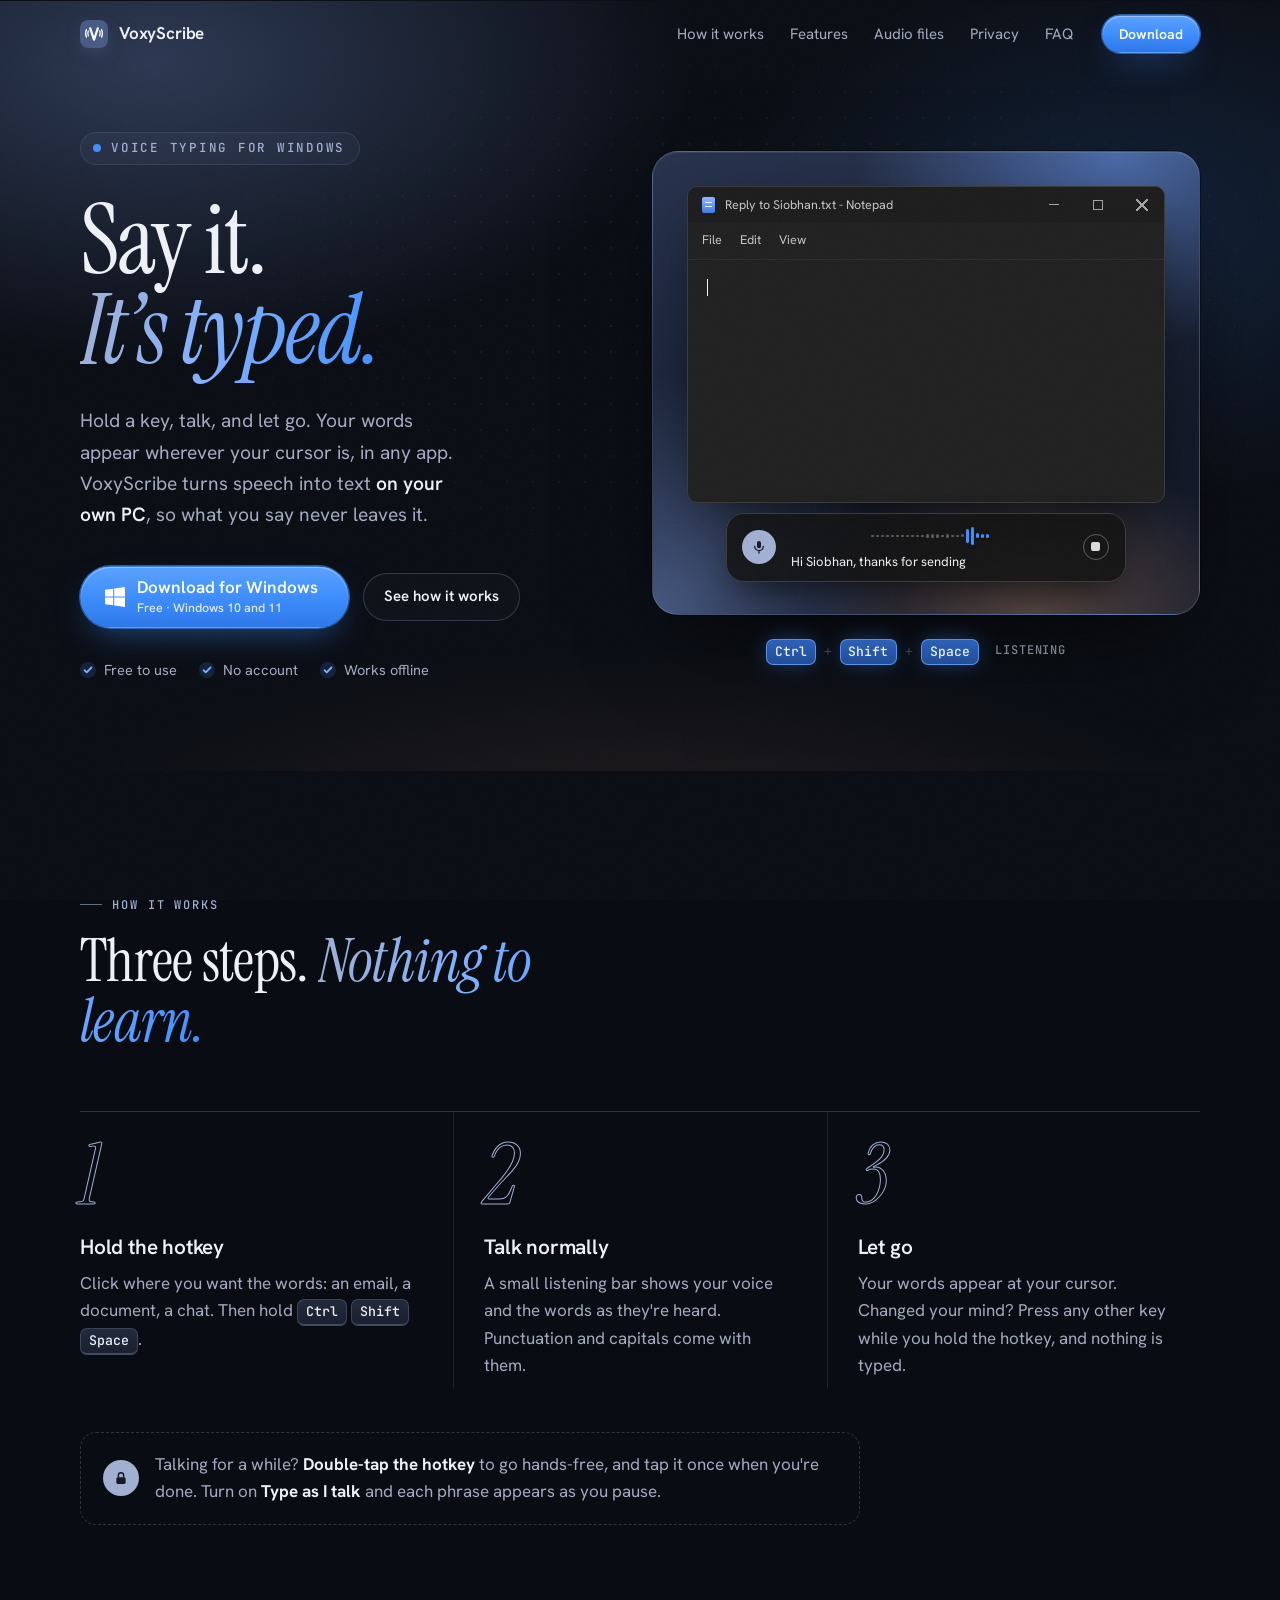
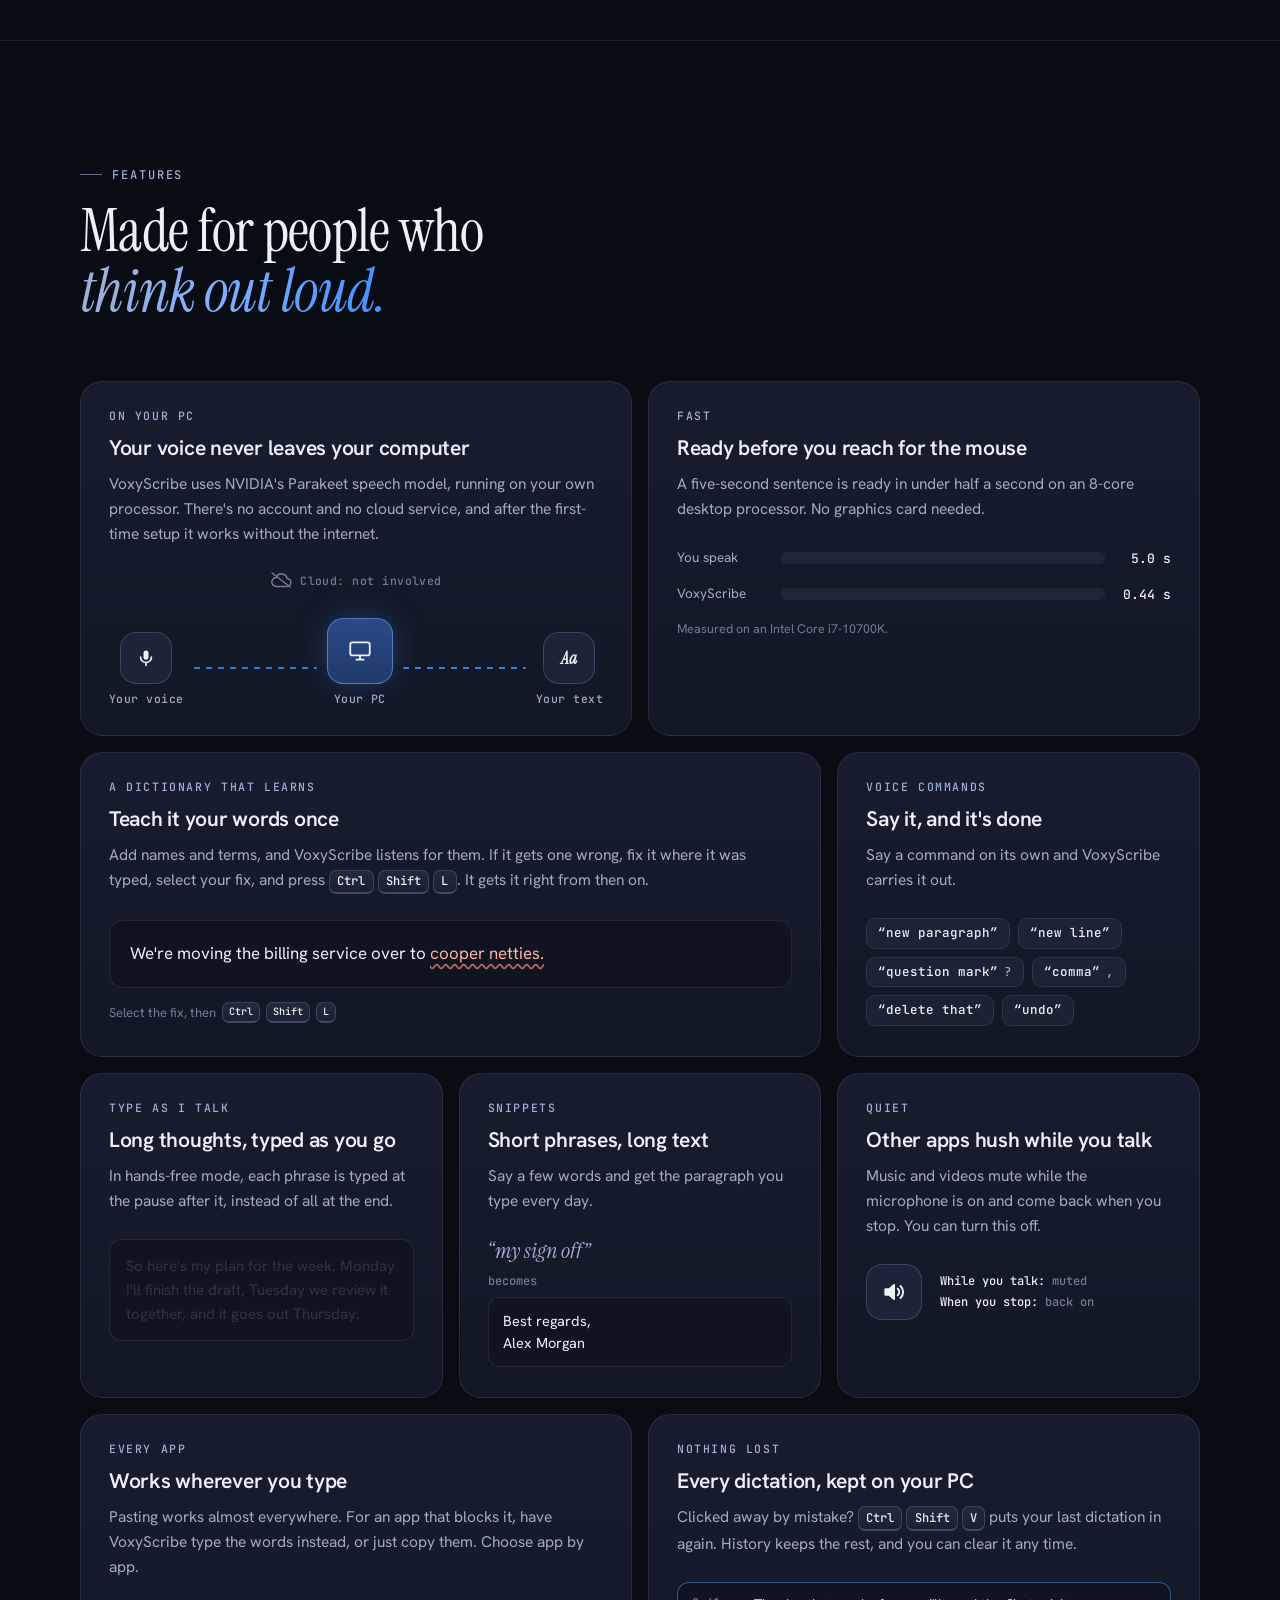
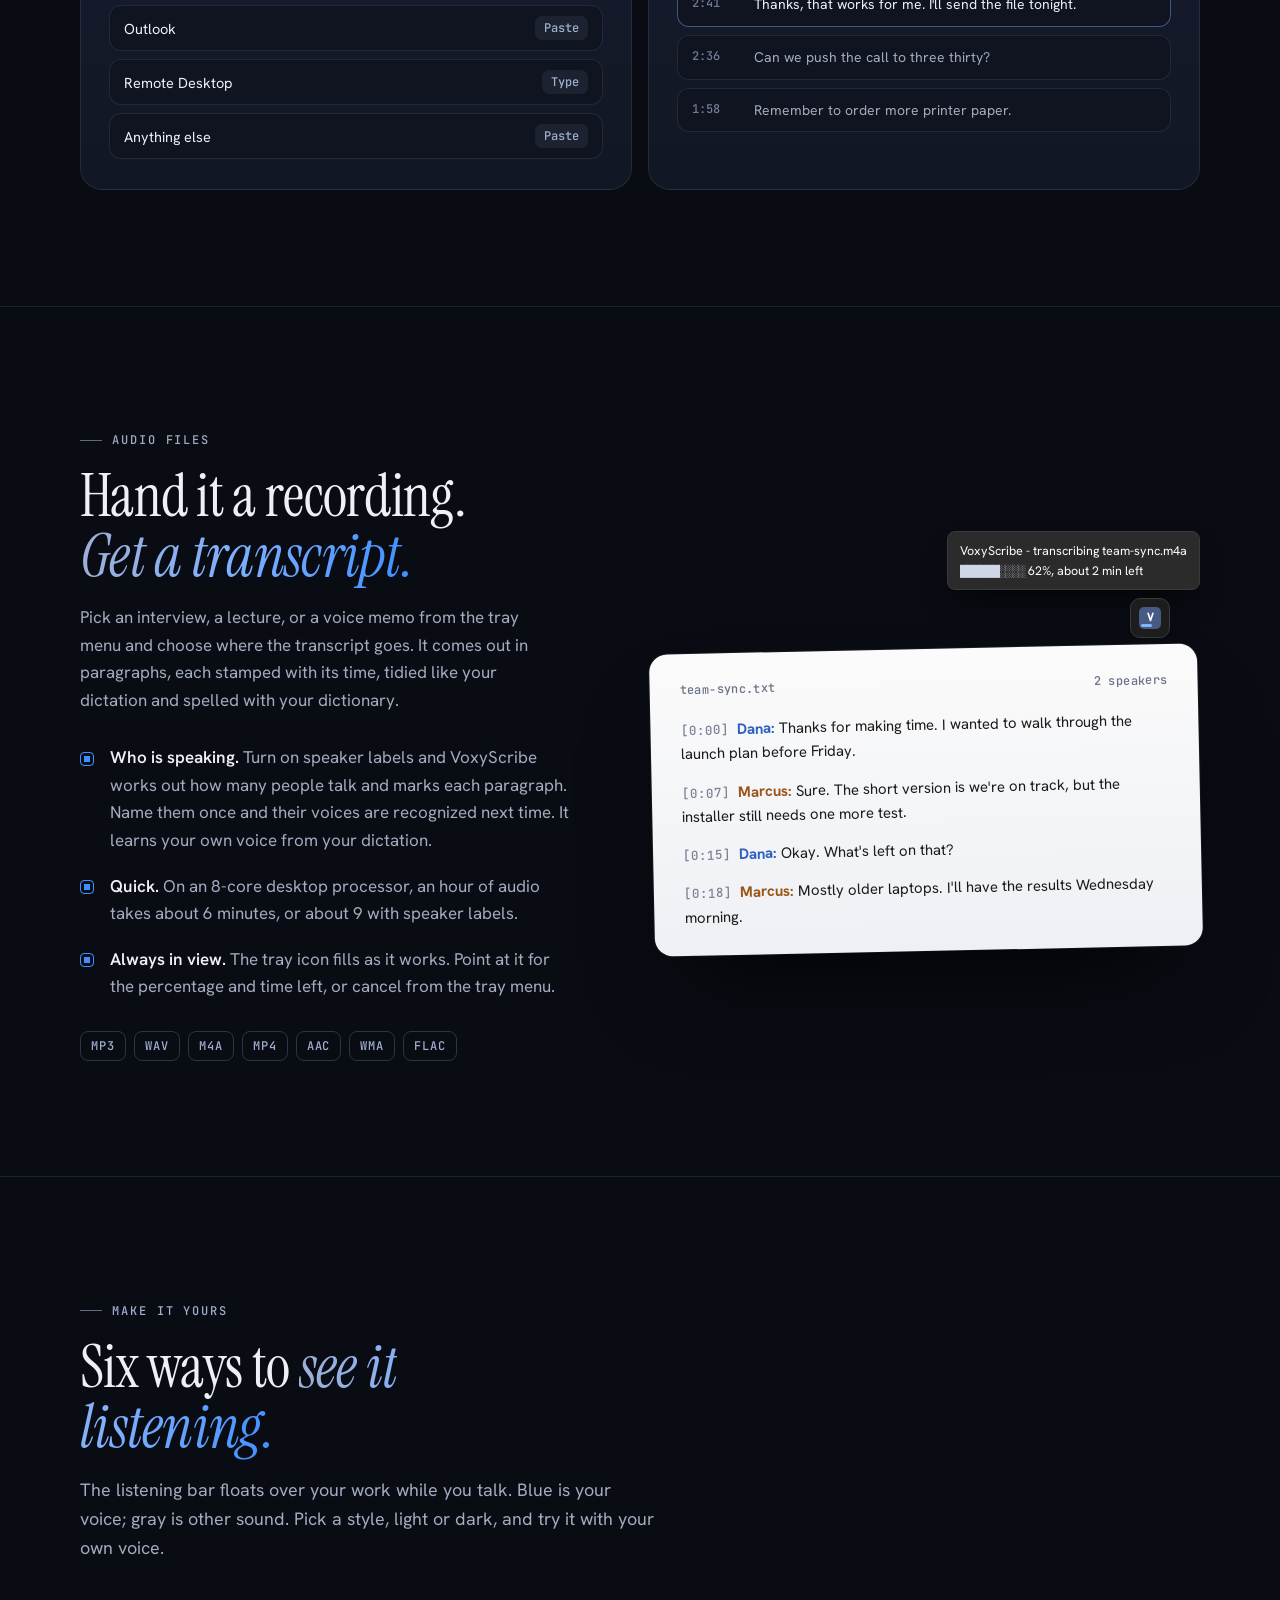
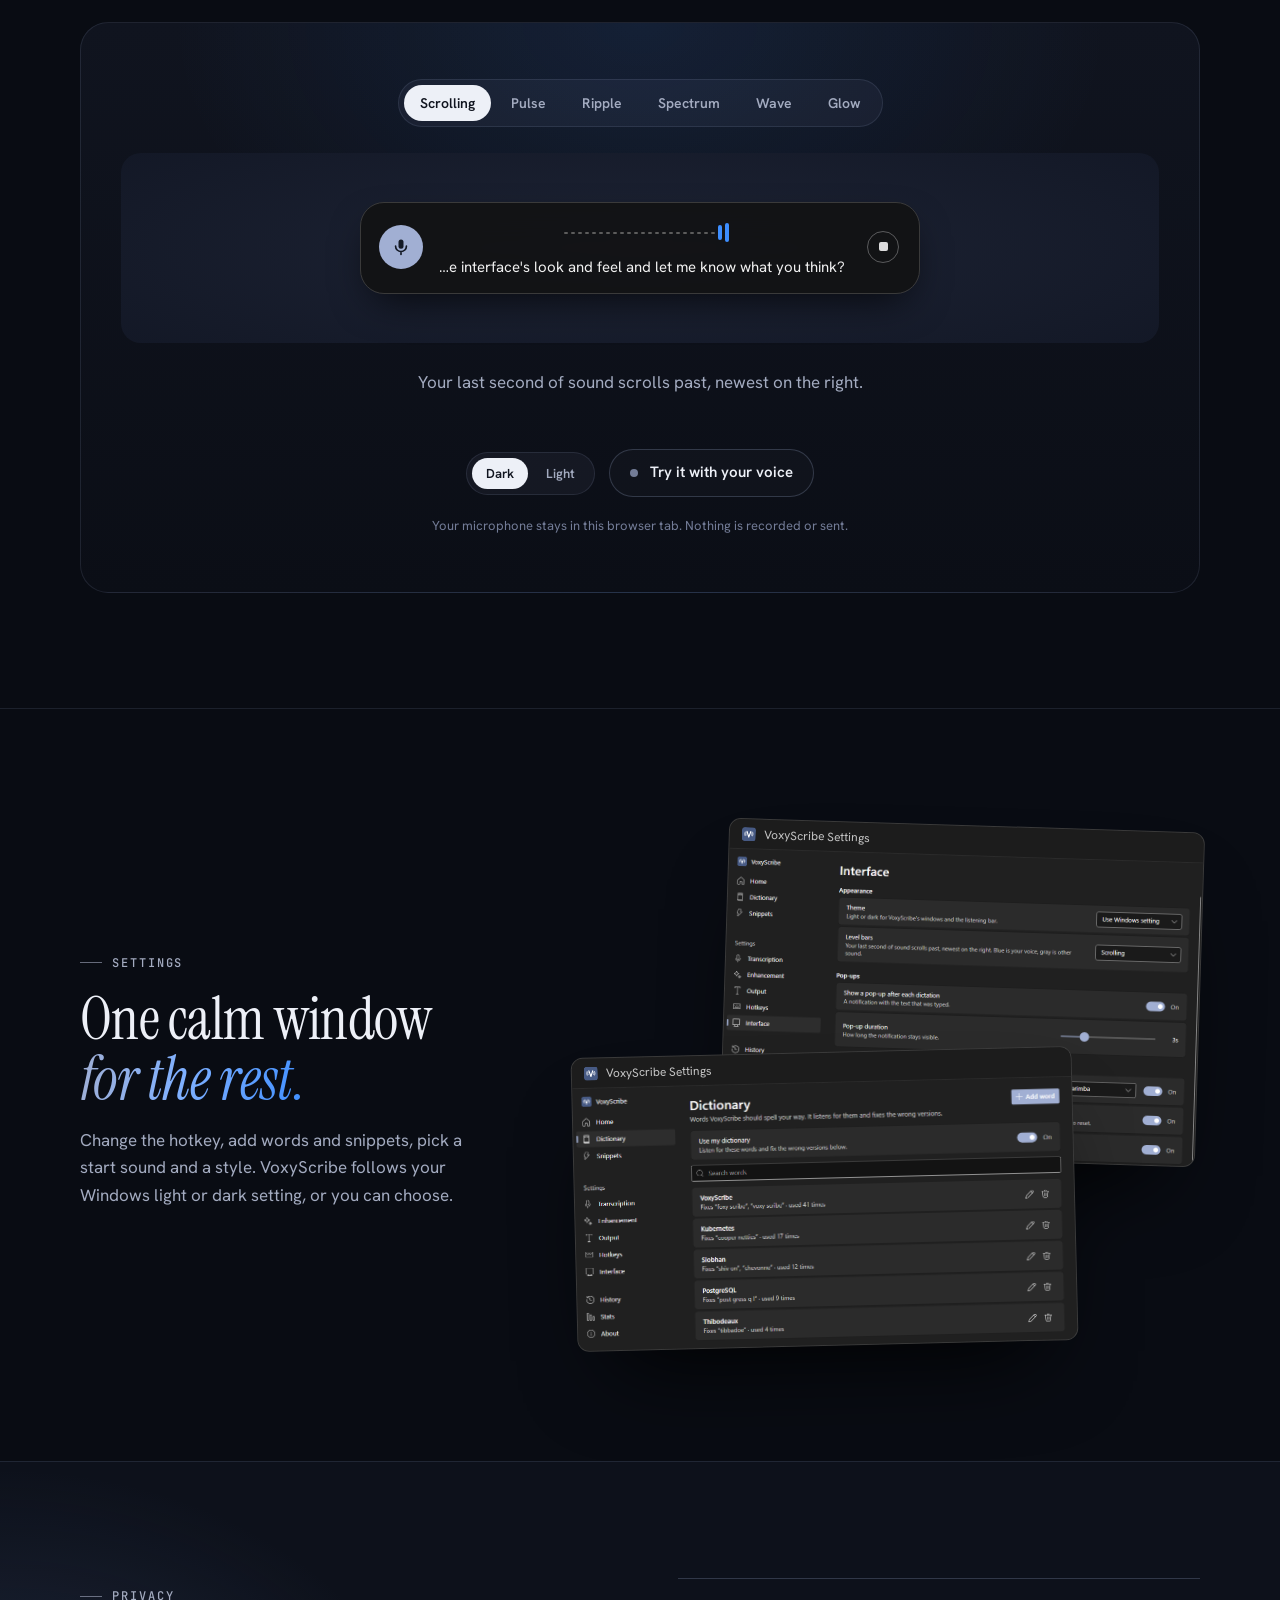
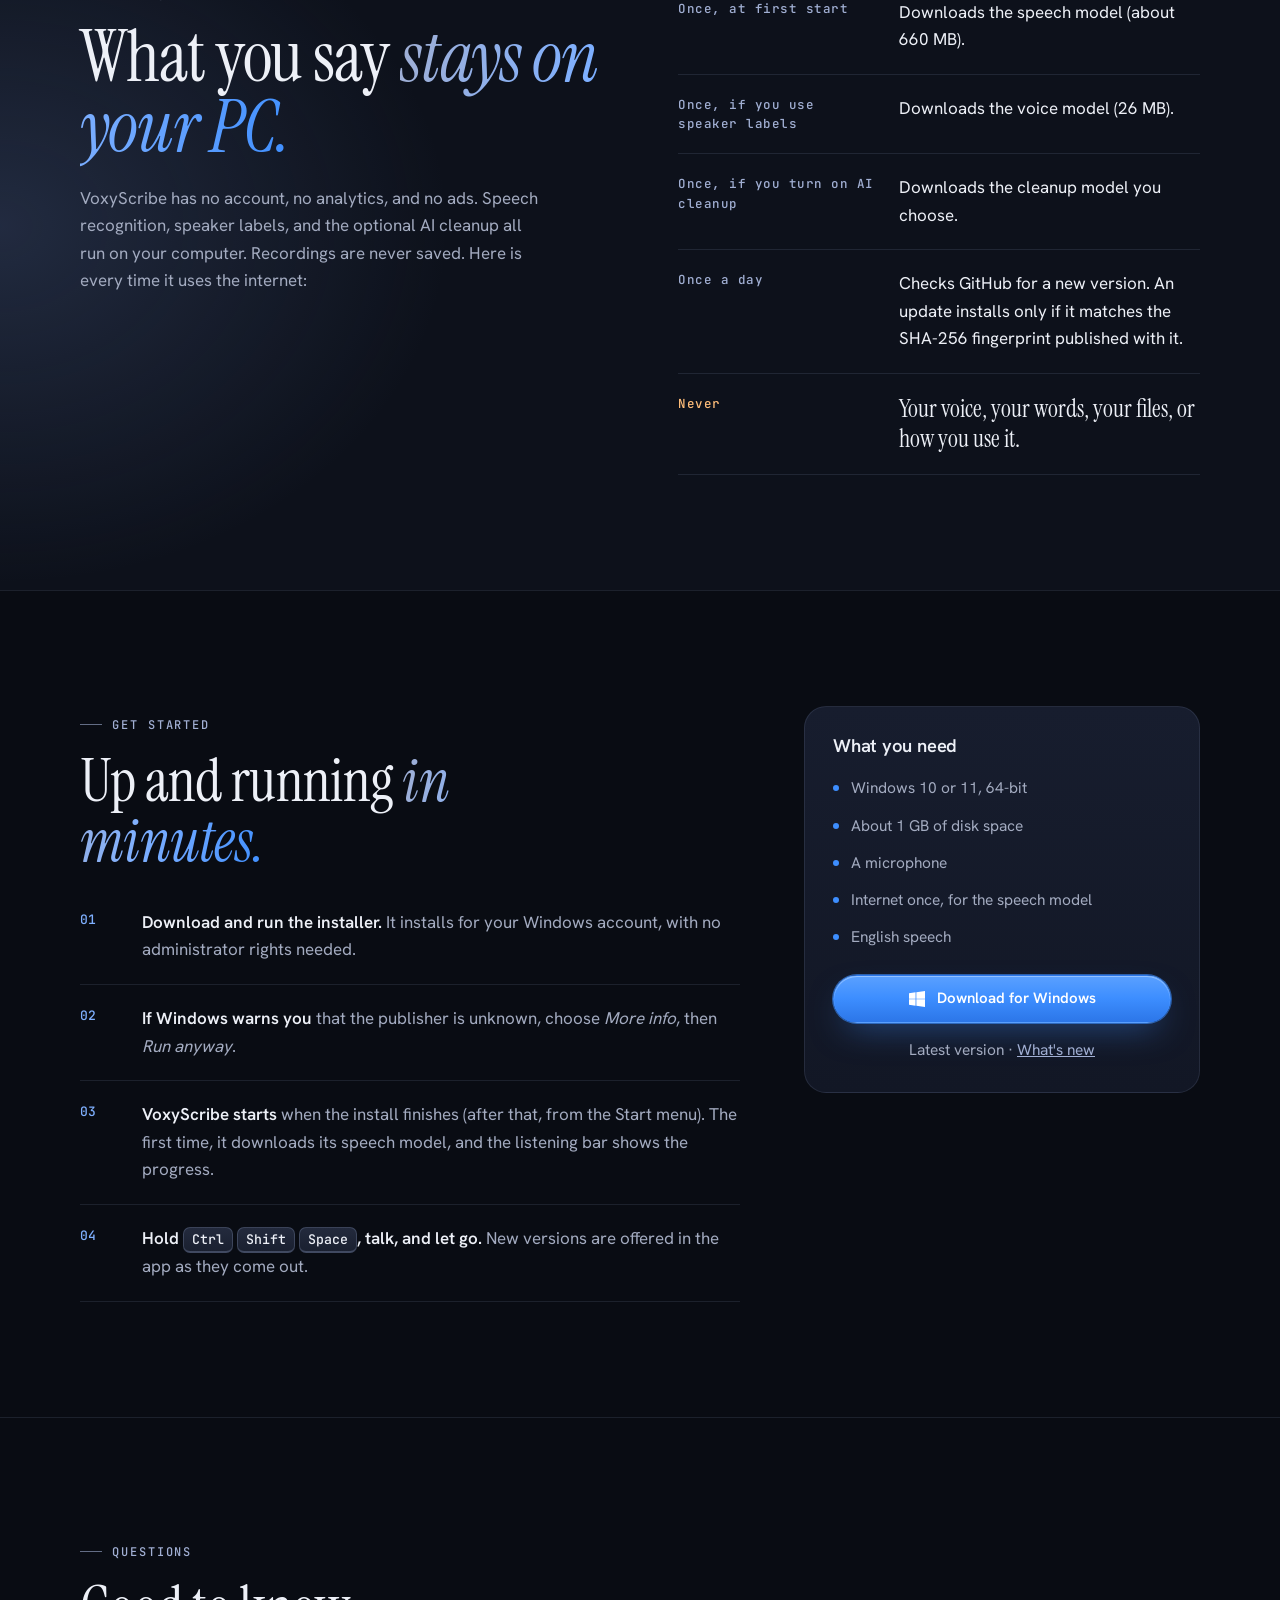
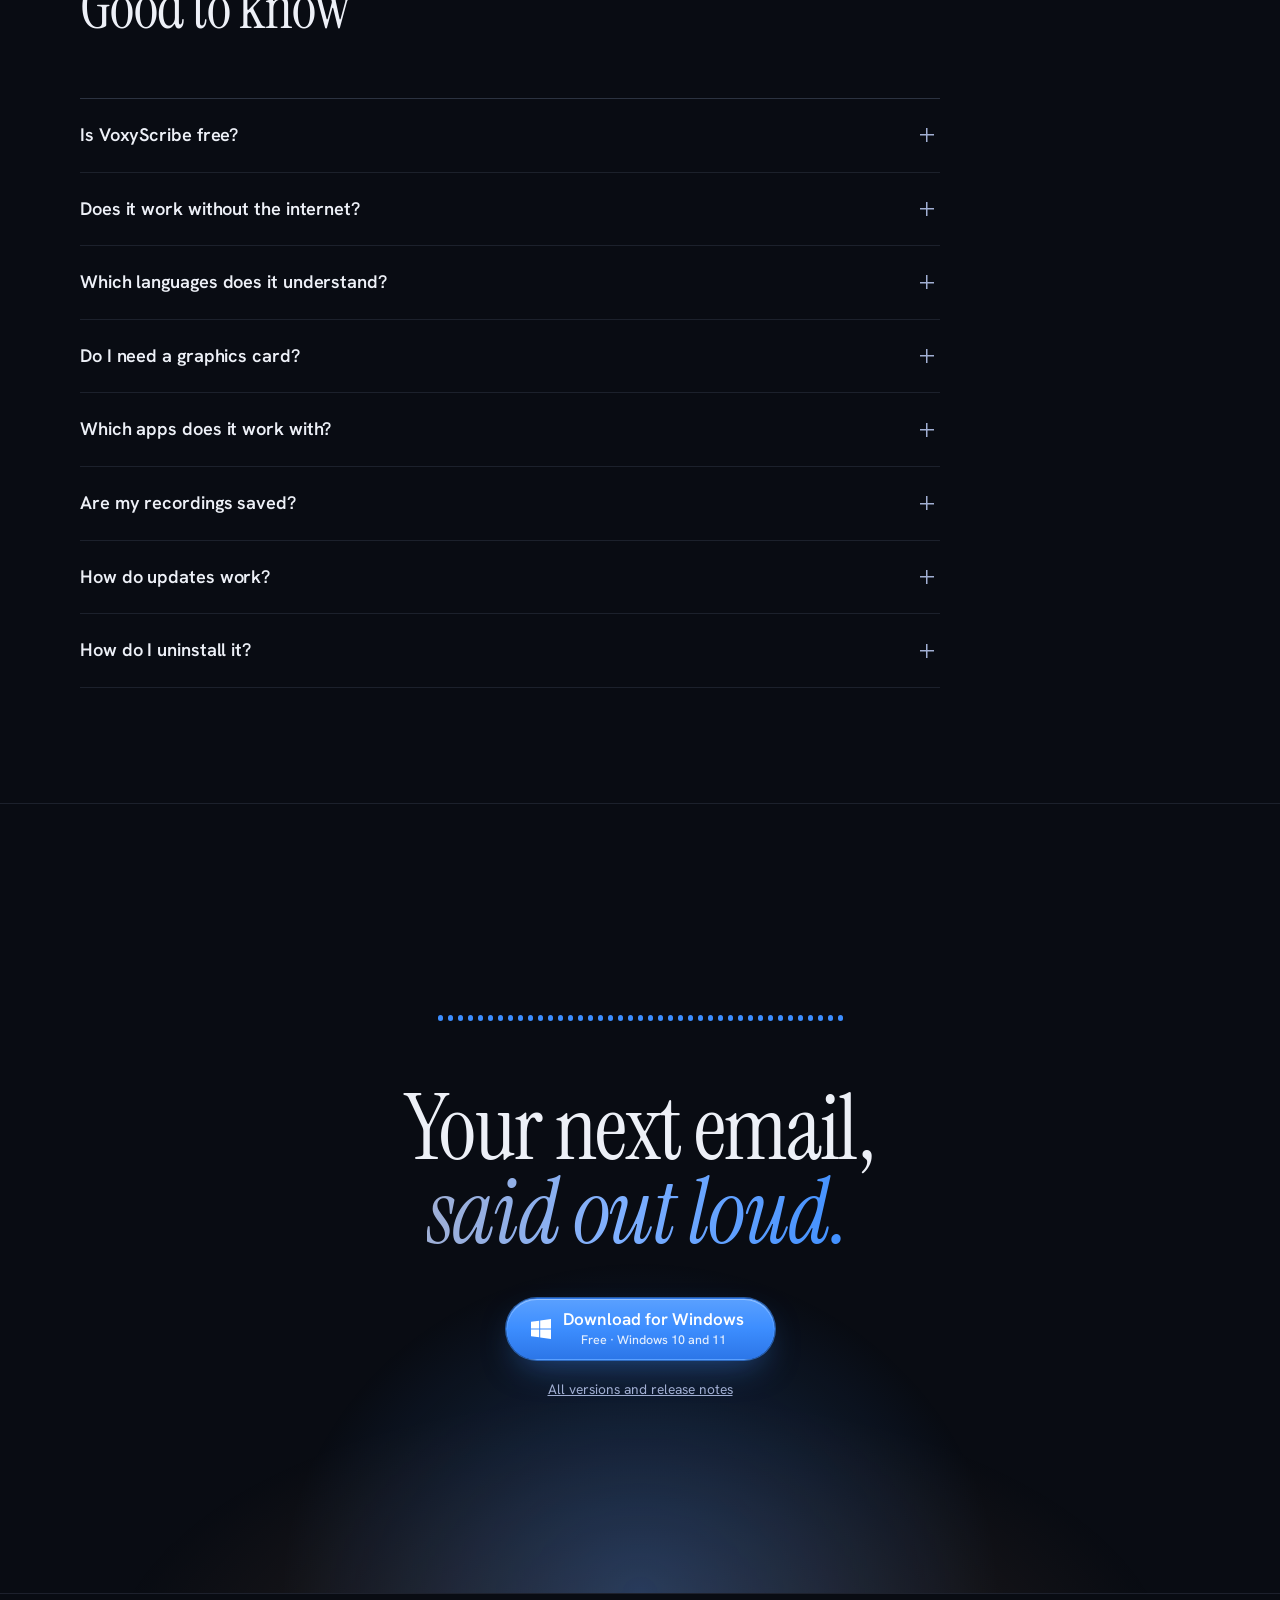
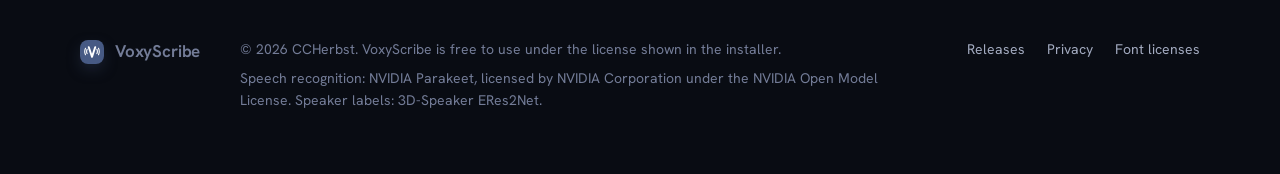
==== commit 9631d48c: "README and website: VoxyScribe starts after installing and updating; what it's built with" ====
--- a/index.html
+++ b/index.html
@@ -345,7 +345,7 @@
       <ol class="install-steps">
         <li><span><strong>Download and run the installer.</strong> It installs for your Windows account, with no administrator rights needed.</span></li>
         <li><span><strong>If Windows warns you</strong> that the publisher is unknown, choose <em>More info</em>, then <em>Run anyway</em>.</span></li>
-        <li><span><strong>Start VoxyScribe</strong> from the Start menu. The first time, it downloads its speech model, and the listening bar shows the progress.</span></li>
+        <li><span><strong>VoxyScribe starts</strong> when the install finishes (after that, from the Start menu). The first time, it downloads its speech model, and the listening bar shows the progress.</span></li>
         <li><span><strong>Hold <kbd>Ctrl</kbd> <kbd>Shift</kbd> <kbd>Space</kbd>, talk, and let go.</strong> New versions are offered in the app as they come out.</span></li>
       </ol>
     </div>
@@ -401,7 +401,7 @@
       </details>
       <details>
         <summary>How do updates work?</summary>
-        <p>Once a day VoxyScribe checks GitHub for a new version. When there is one, it asks you first, then installs it only if the download matches the SHA-256 fingerprint published with the release.</p>
+        <p>Once a day VoxyScribe checks GitHub for a new version. When there is one, it asks you first, then installs it only if the download matches the SHA-256 fingerprint published with the release. VoxyScribe opens again when the update is done.</p>
       </details>
       <details>
         <summary>How do I uninstall it?</summary>
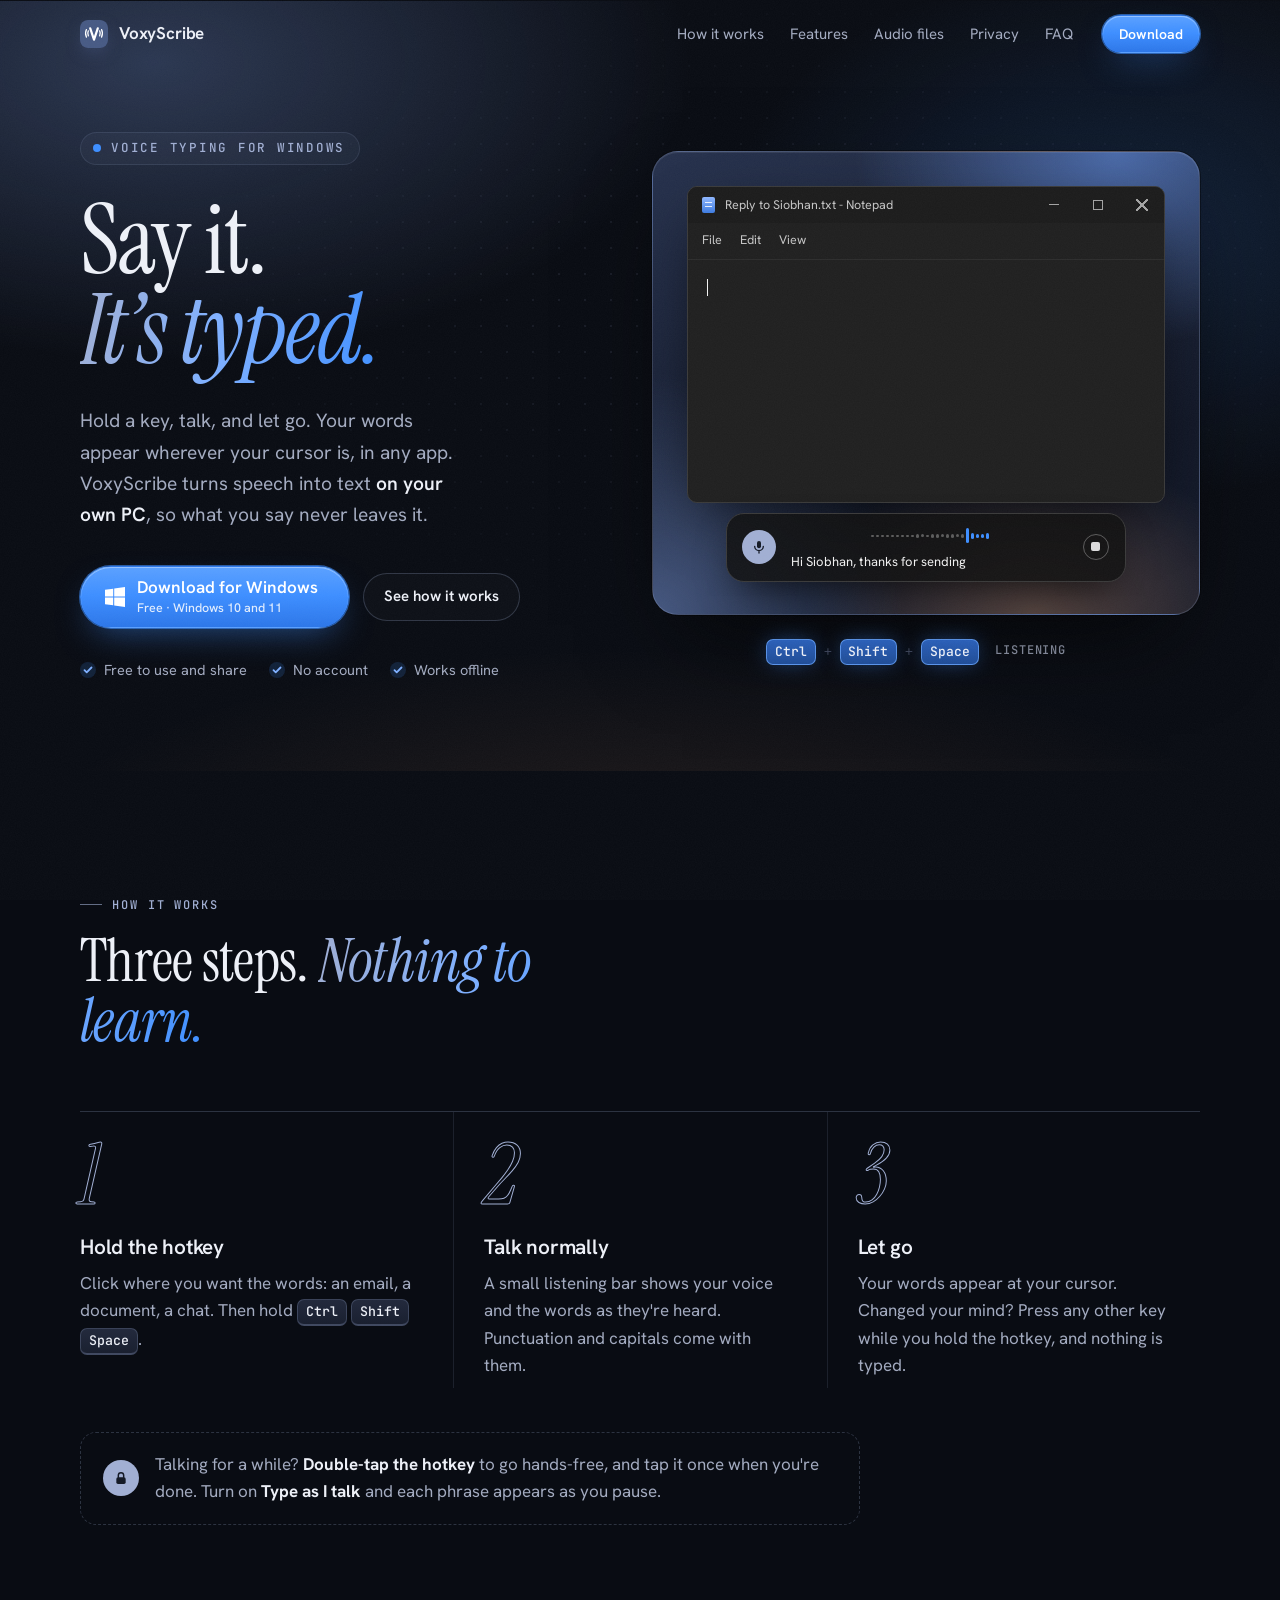
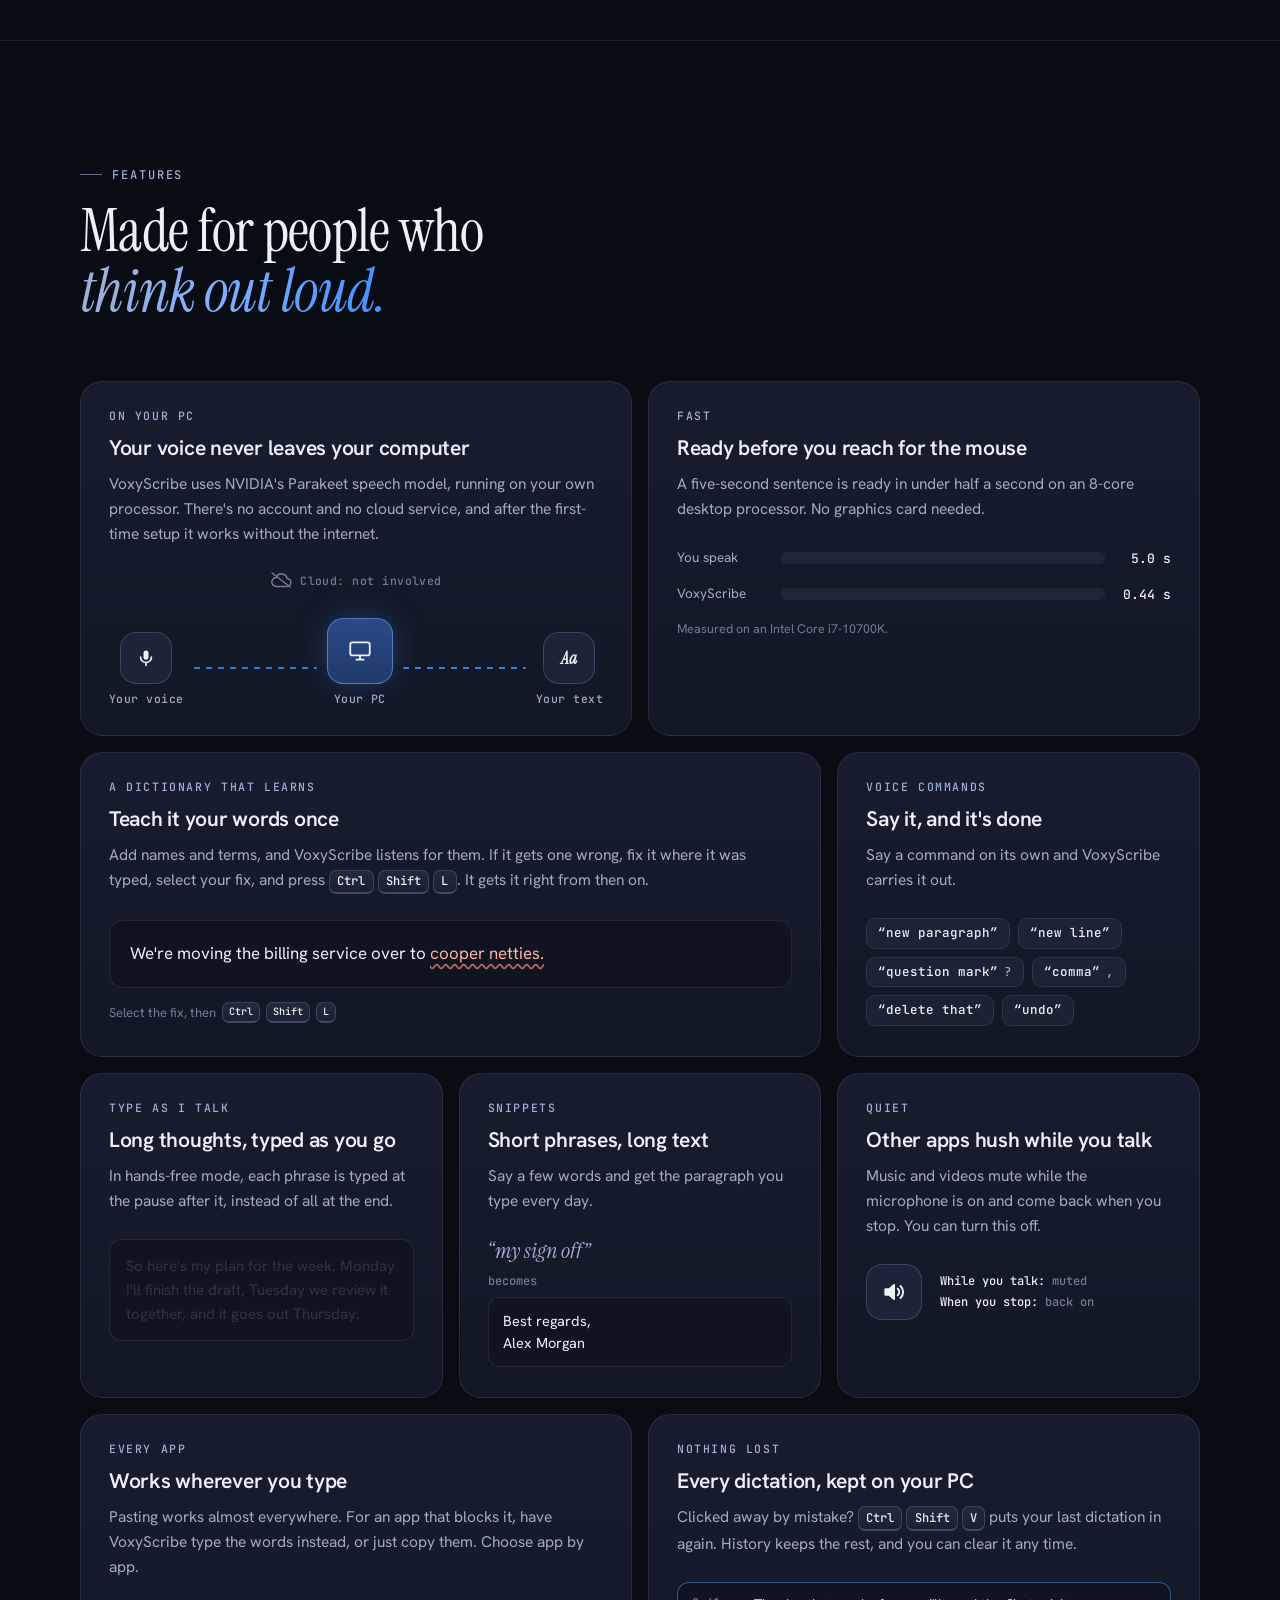
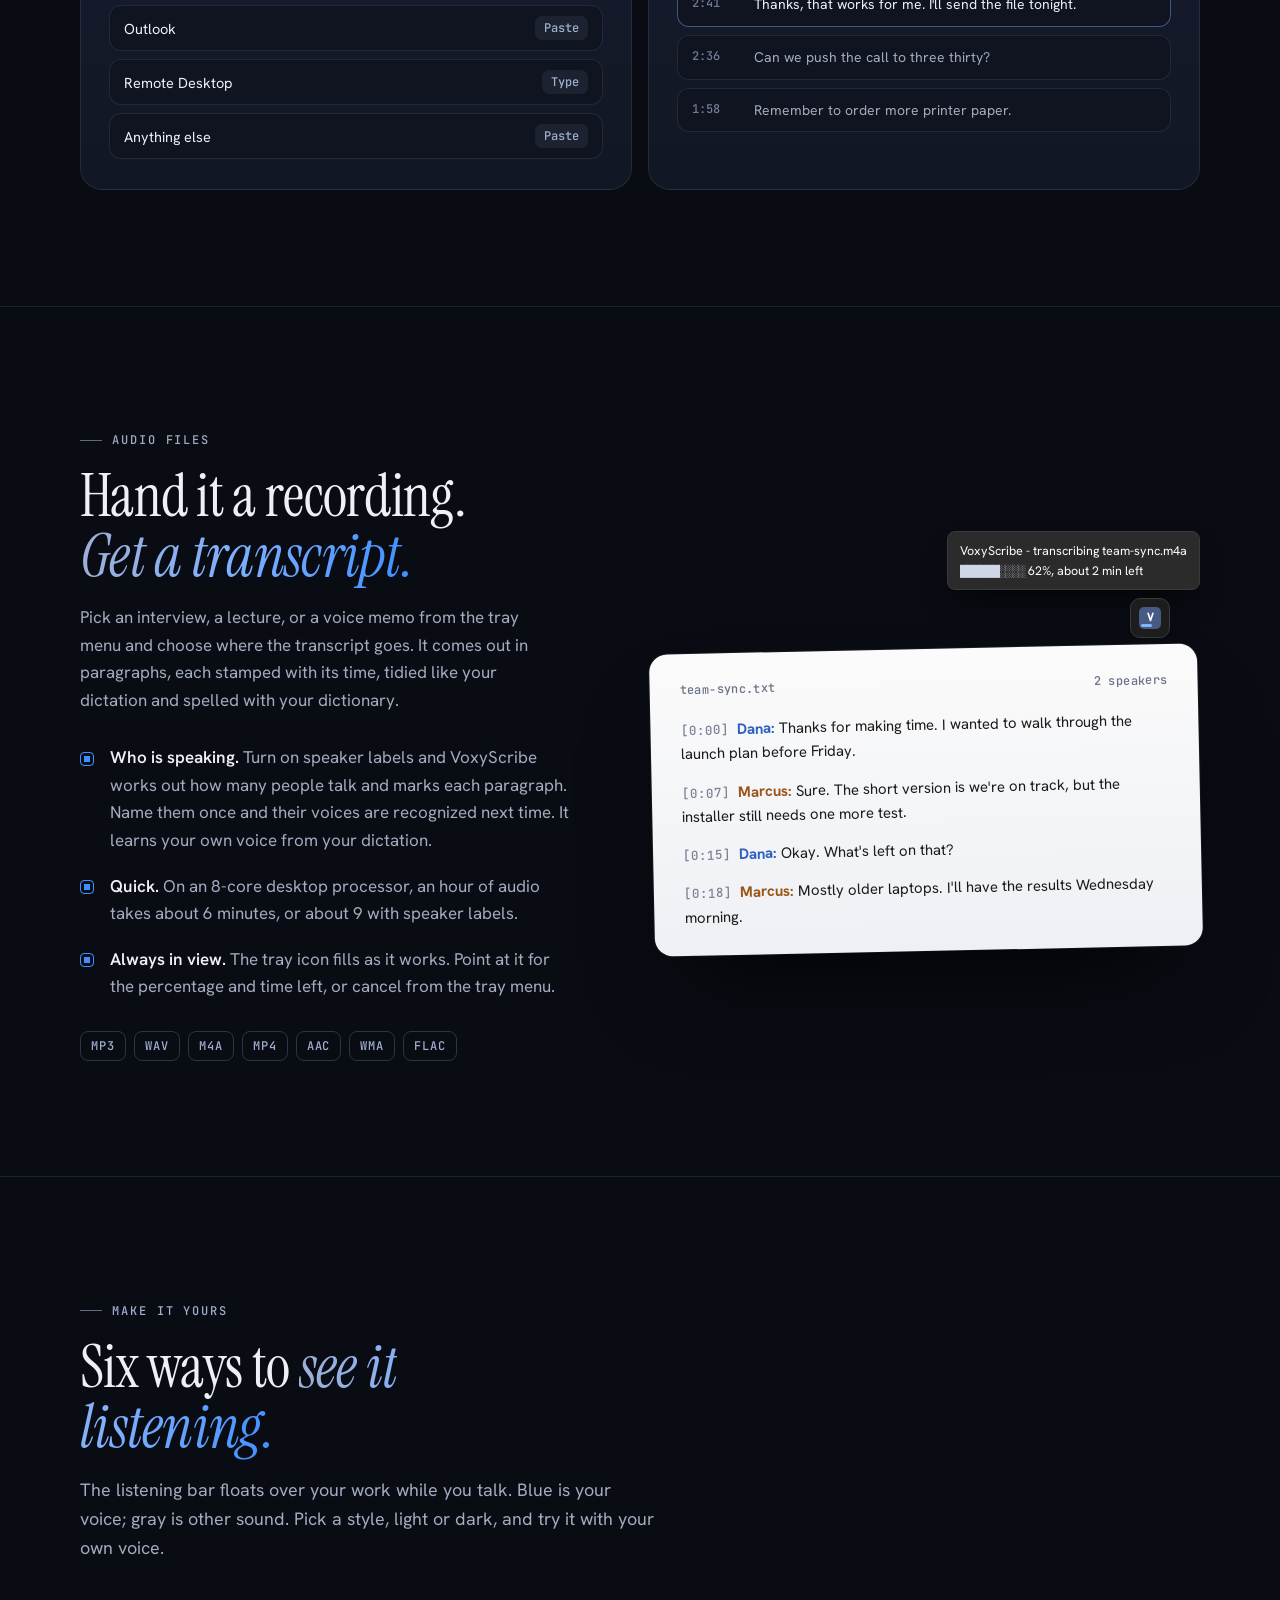
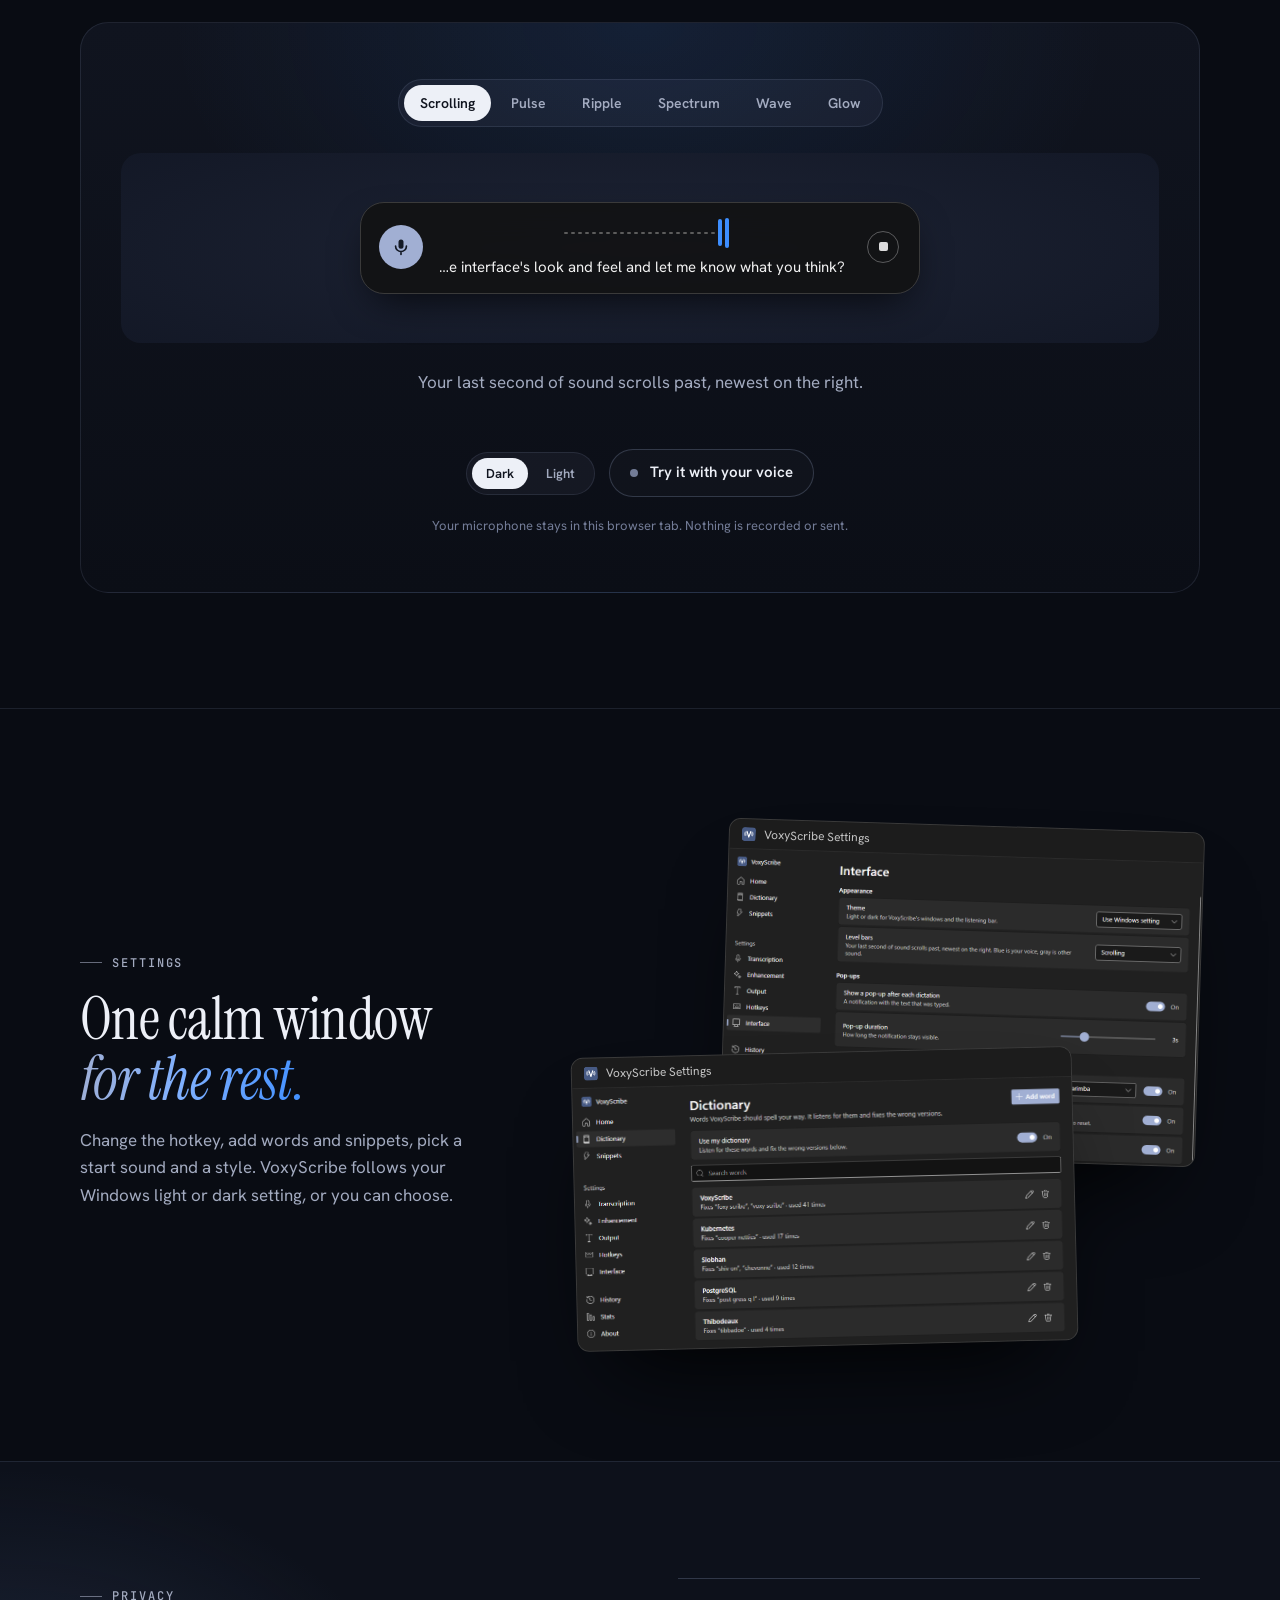
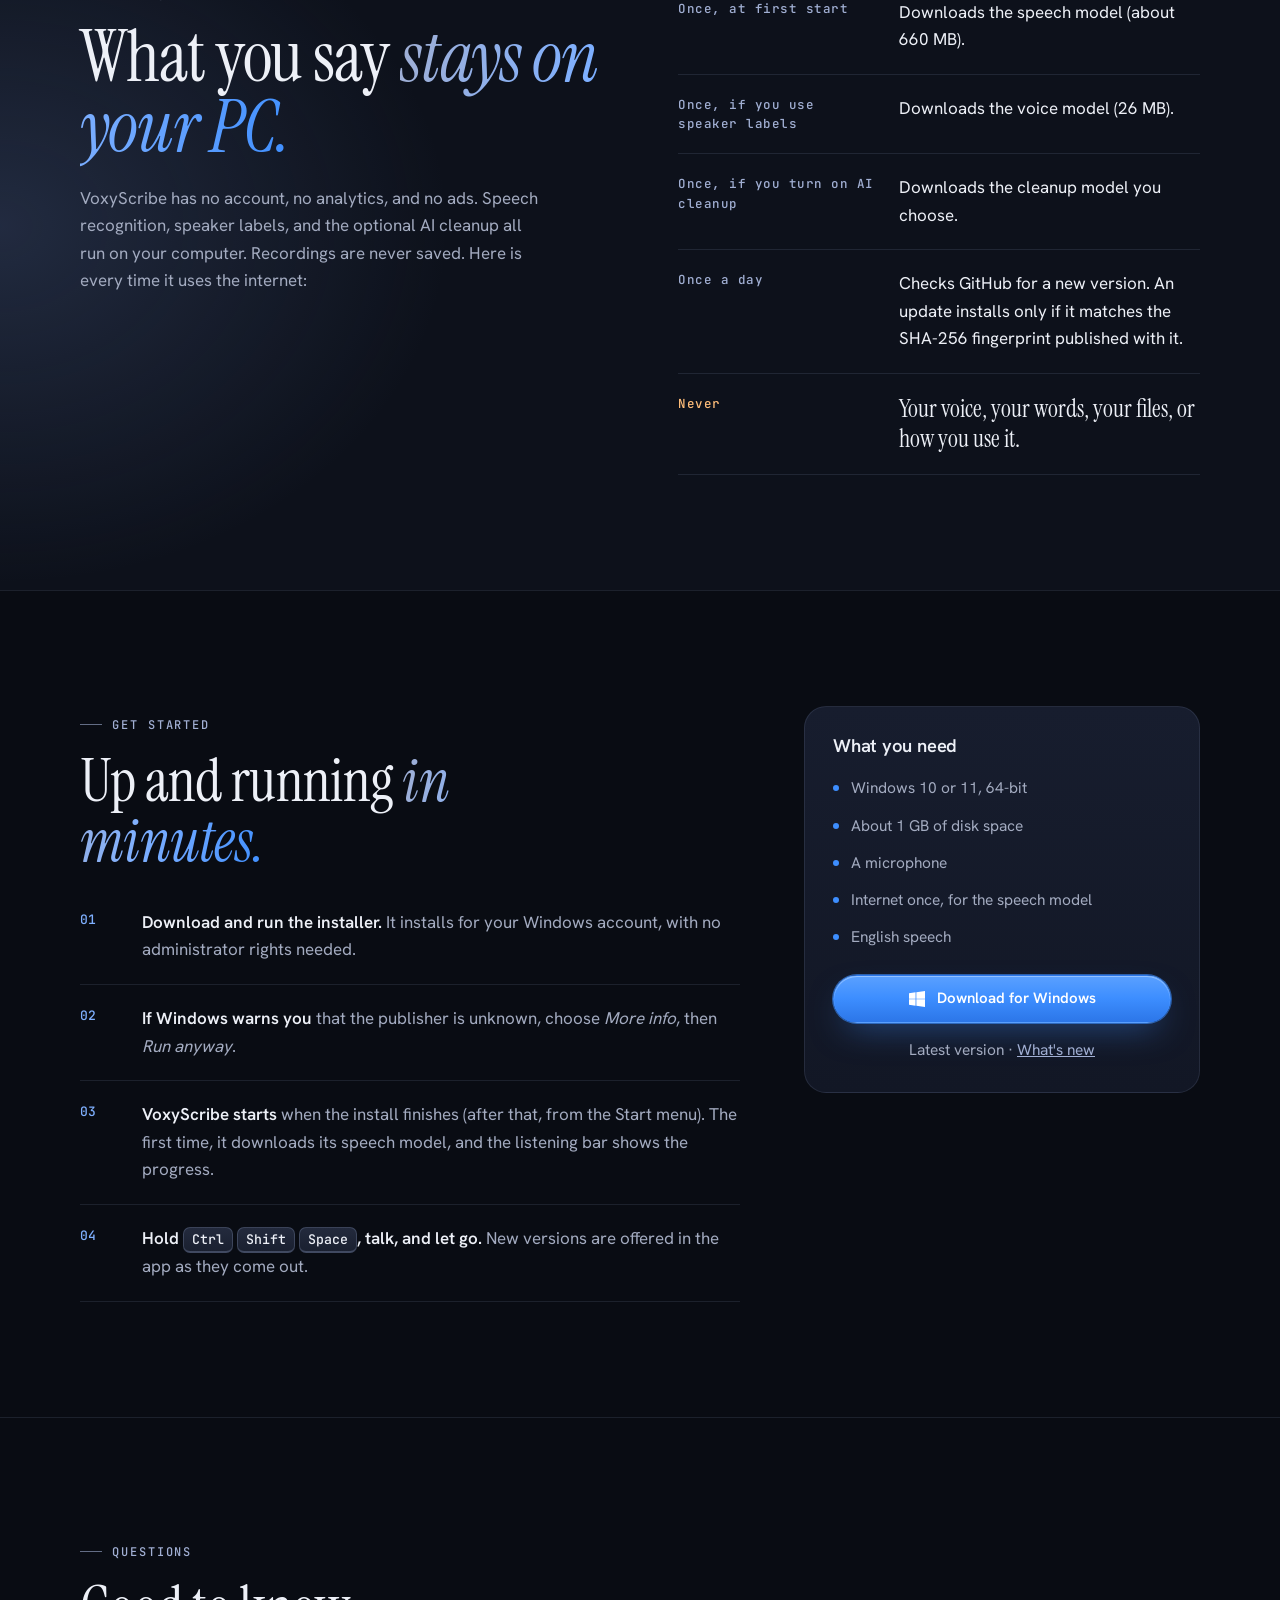
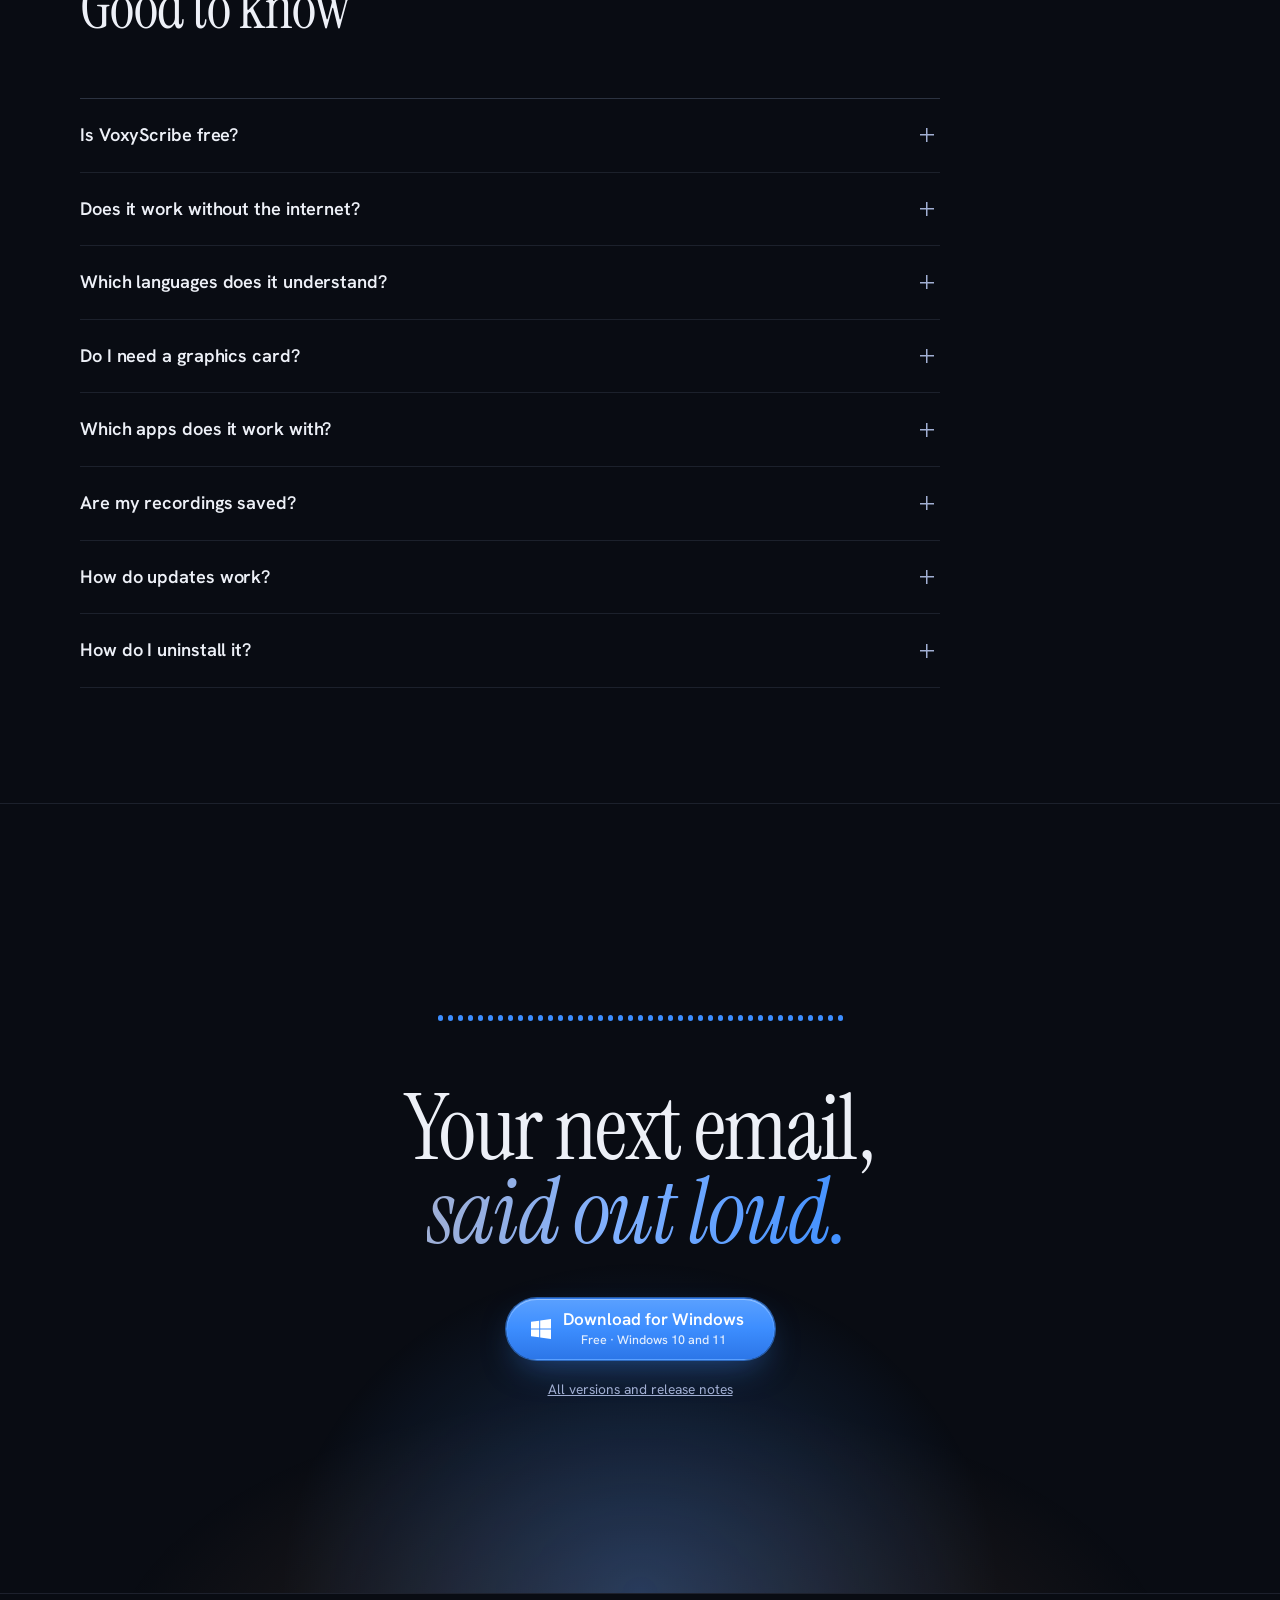
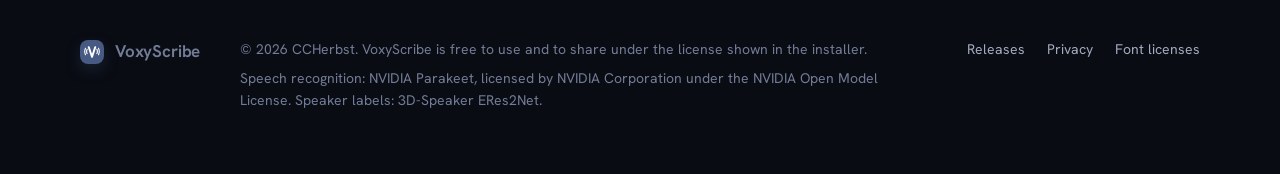
==== commit 5b2a822b: "README and website: free to share (from 1.8.3); starting VoxyScribe again opens its Settings" ====
--- a/index.html
+++ b/index.html
@@ -62,7 +62,7 @@
         <a class="btn btn-ghost" href="#how">See how it works</a>
       </div>
       <ul class="assurances rise" style="--i:4">
-        <li>Free to use</li>
+        <li>Free to use and share</li>
         <li>No account</li>
         <li>Works offline</li>
       </ul>
@@ -377,7 +377,7 @@
     <div class="faq" data-reveal>
       <details>
         <summary>Is VoxyScribe free?</summary>
-        <p>Yes. Download it and use it under the license the installer shows. There's no account to create and nothing to sign up for.</p>
+        <p>Yes, and free to share. Download it, use it, and give the installer to anyone, free of charge, under the license the installer shows. There's no account to create and nothing to sign up for.</p>
       </details>
       <details>
         <summary>Does it work without the internet?</summary>
@@ -432,7 +432,7 @@
   <div class="wrap foot-in">
     <a class="brand" href="#main"><img src="assets/img/icon.svg" alt="" width="24" height="24"><span>VoxyScribe</span></a>
     <div>
-      <p>© 2026 CCHerbst. VoxyScribe is free to use under the license shown in the installer.</p>
+      <p>© 2026 CCHerbst. VoxyScribe is free to use and to share under the license shown in the installer.</p>
       <p>Speech recognition: NVIDIA Parakeet, licensed by NVIDIA Corporation under the NVIDIA Open Model License. Speaker labels: 3D-Speaker ERes2Net.</p>
     </div>
     <nav aria-label="Footer">
